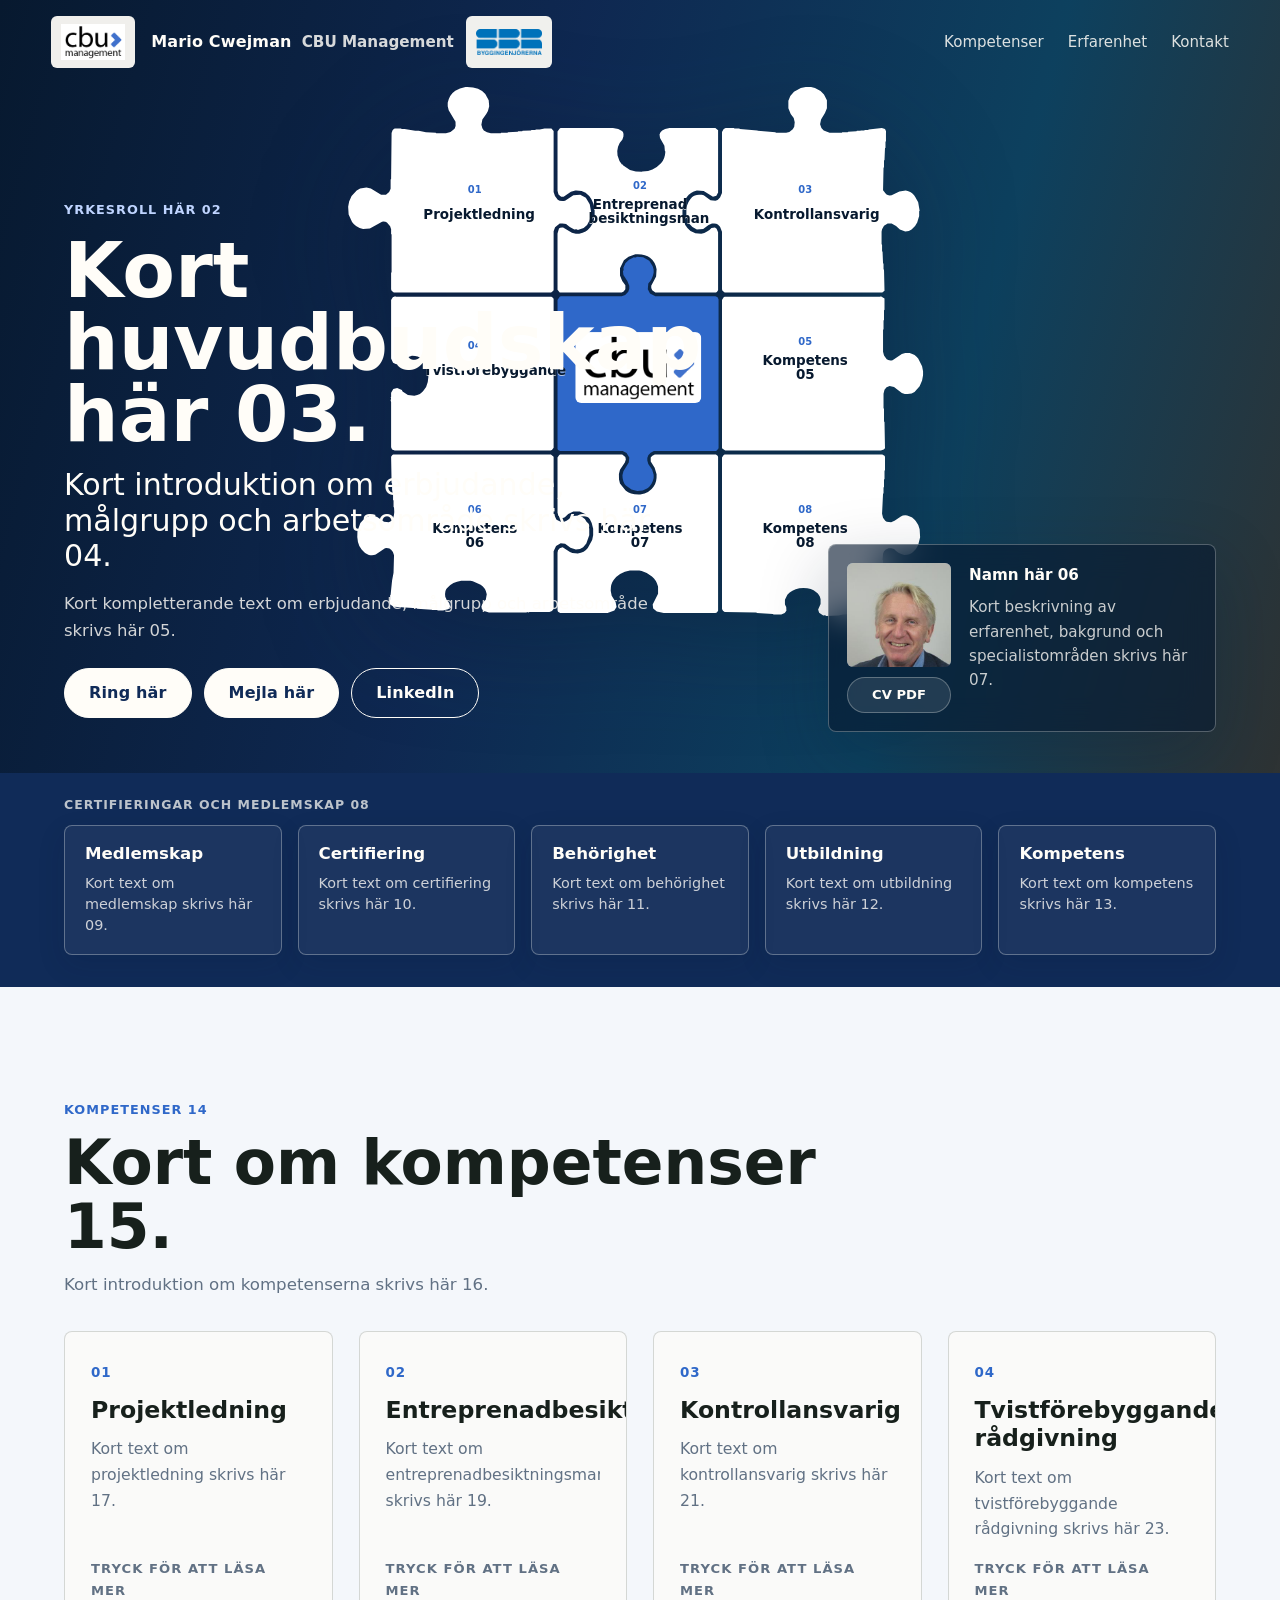
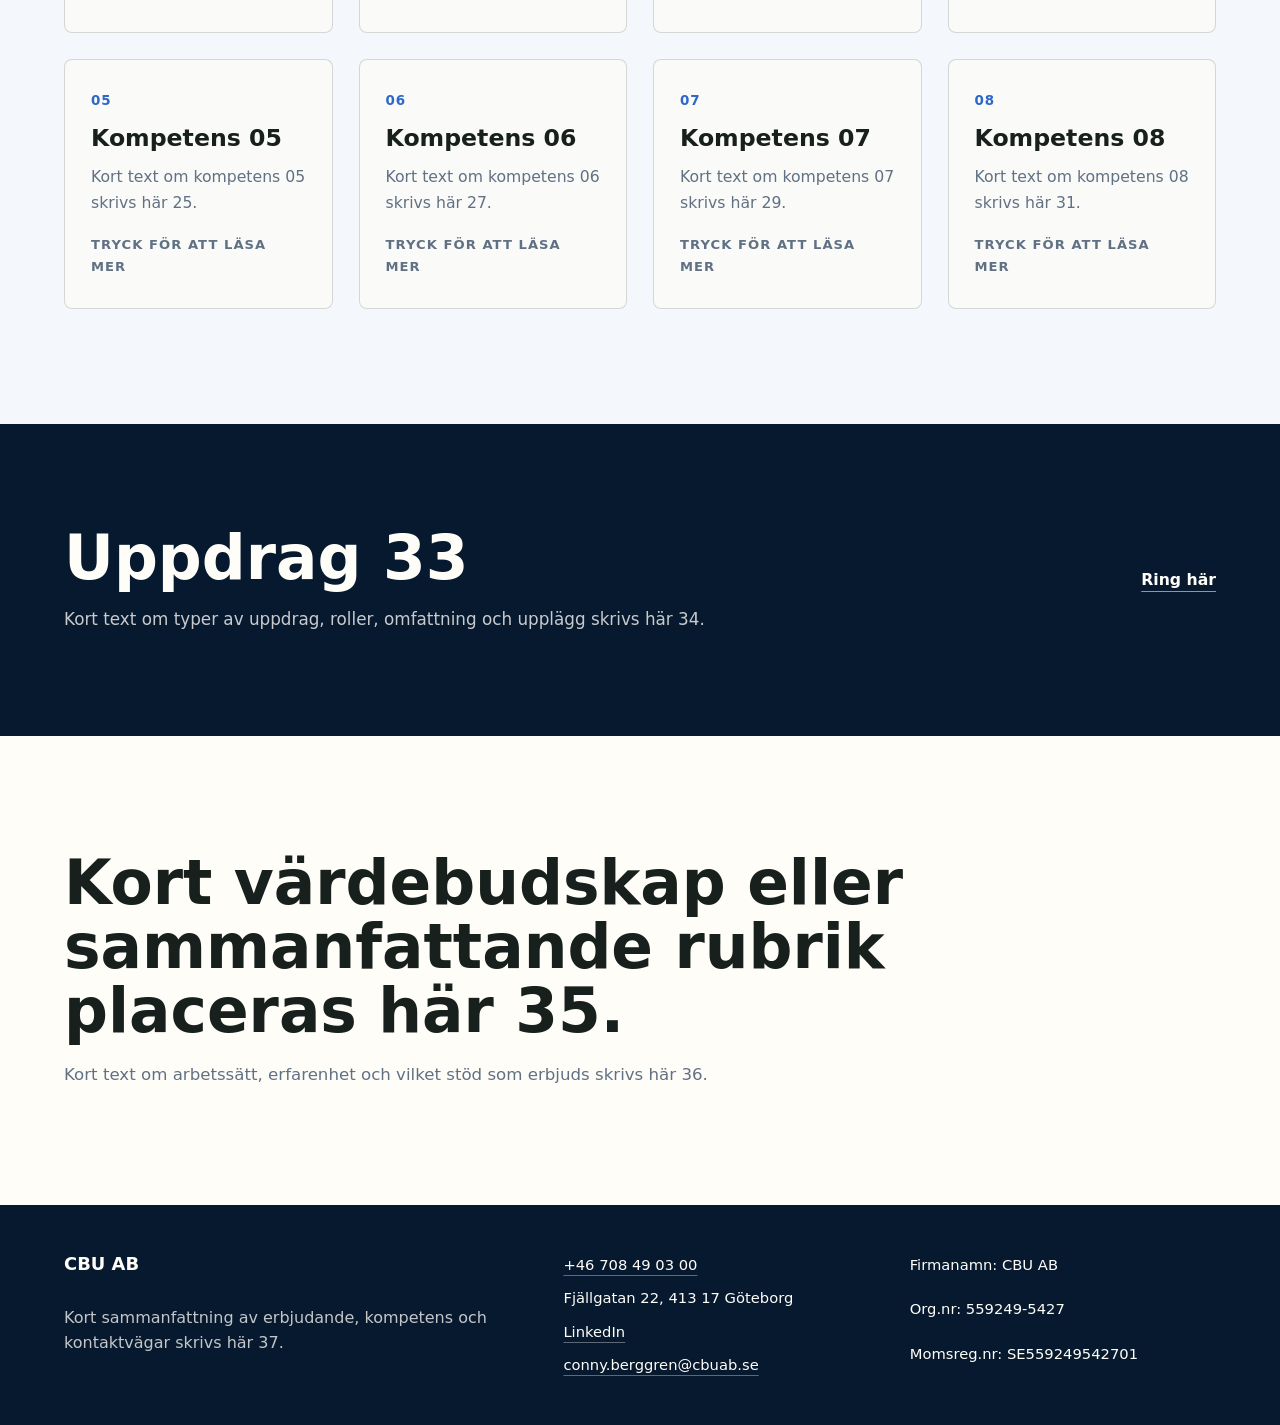
==== Prod/index.html @ 0d357c37 "Renamed prod folder." ====
<!doctype html>
<html lang="sv">
  <head>
    <meta charset="utf-8" />
    <meta name="viewport" content="width=device-width, initial-scale=1" />
    <title>Conny Berggren | CBU Management</title>
    <meta
      name="description"
      content="Kort beskrivning av innehåll, erbjudande och kontaktuppgifter skrivs här 01."
    />
    <link rel="stylesheet" href="styles.css" />
  </head>
  <body>
    <header class="site-header" data-header>
      <div class="header-brand-group">
        <a class="brand" href="#top" aria-label="Till startsidan">
          <span class="brand-logo-wrap">
            <img
              class="brand-logo"
              src="assets/cbu-logotyp.png"
              width="320"
              height="182"
              alt="CBU Management"
            />
          </span>
          <span class="brand-text">
            <strong data-brand-primary>Conny Berggren</strong>
            <small data-brand-supporting>CBU Management</small>
          </span>
        </a>
        <a
          class="brand-affiliation"
          href="#erfarenhet"
          aria-label="Till erfarenhet och medlemskap"
        >
          <img
            class="brand-affiliation-logo"
            src="assets/sbrlogorgb.png"
            width="540"
            height="213"
            alt="SBR Byggingenj&ouml;rerna"
          />
        </a>
      </div>

      <nav class="site-nav" aria-label="Huvudmeny">
        <a href="#kompetenser">Kompetenser</a>
        <a href="#erfarenhet">Erfarenhet</a>
        <a href="#kontakt">Kontakt</a>
      </nav>
    </header>

    <main id="top">
      <section class="hero" aria-labelledby="hero-title">
        <div class="hero-backdrop" aria-hidden="true"></div>
        <nav class="hero-puzzle-map" aria-label="Kompetenser i pusslet" data-puzzle-map>
          <img
            class="hero-puzzle-image"
            src="assets/hero-banner.svg"
            width="1280"
            height="1280"
            alt=""
          />
          <div data-puzzle-labels></div>
          <div class="hero-brand-on-piece" aria-hidden="true">
            <div class="hero-logo-heading">
              <img
                class="hero-logo-image"
                src="assets/cbu-logotyp.png"
                width="320"
                height="182"
                alt=""
              />
            </div>
          </div>
        </nav>

        <div class="hero-content">
          <p class="eyebrow" data-hero-eyebrow></p>
          <h1 id="hero-title" class="hero-title" data-hero-title></h1>
          <p class="hero-lede" data-hero-lede></p>
          <p class="hero-line" data-hero-line></p>
          <div class="hero-actions" aria-label="Snabba kontaktv&auml;gar">
            <a class="button primary phone-cta-mobile" data-phone-link href="#">Ring h&auml;r</a>
            <button
              class="button primary phone-cta-desktop"
              type="button"
              data-phone-trigger
              data-phone-number=""
              aria-label="Visa telefonnummer till Conny Berggren"
            >
              Ring h&auml;r
            </button>
            <a class="button primary" data-email-link href="#">Mejla h&auml;r</a>
            <a
              class="button secondary"
              data-linkedin-link
              href="#"
              target="_blank"
              rel="noopener"
            >
              LinkedIn
            </a>
          </div>
        </div>

        <aside class="profile-panel" aria-label="Profil">
          <div class="profile-media">
            <div class="portrait">
              <img
                data-profile-image
                src="assets/conny-berggren.png"
                width="160"
                height="220"
                alt="Portr&auml;ttfoto av Conny Berggren"
              />
            </div>
            <a
              class="profile-cv-link"
              data-cv-link
              href="assets/cv-conny-berggren-2026-03-30.pdf"
              target="_blank"
              rel="noopener"
            >
              CV PDF
            </a>
          </div>
          <div>
            <p class="profile-name" data-profile-name></p>
            <p data-profile-summary></p>
          </div>
        </aside>
      </section>

      <section
        class="credential-strip"
        id="erfarenhet"
        aria-label="Erfarenhet, förtroende och medlemskap"
      >
        <p class="credential-kicker" data-credentials-kicker></p>
        <div class="credential-track" data-credentials-list></div>
      </section>

      <section class="specialties" id="kompetenser" aria-labelledby="specialties-title">
        <div class="section-heading">
          <div class="section-kicker" data-specialties-kicker></div>
          <h2 id="specialties-title" data-specialties-title></h2>
          <p class="section-intro" data-specialties-intro></p>
        </div>

        <div class="specialty-grid" data-specialties-list></div>
      </section>

      <section class="service-band" aria-label="Uppdrag">
        <div>
          <h2 data-service-band-title></h2>
          <p data-service-band-body></p>
        </div>
        <a class="text-link phone-cta-mobile" data-phone-link href="#">Ring h&auml;r</a>
        <button
          class="text-link phone-cta-desktop"
          type="button"
          data-phone-trigger
          data-phone-number=""
          aria-label="Visa telefonnummer till Conny Berggren"
        >
          Ring h&auml;r
        </button>
      </section>

      <section class="quote-section" aria-labelledby="quote-title">
        <h2 id="quote-title" data-quote-title></h2>
        <p data-quote-body></p>
      </section>
    </main>

    <footer class="site-footer" id="kontakt">
      <div>
        <p class="footer-brand" data-footer-brand></p>
        <p data-footer-summary></p>
      </div>

      <address>
        <a data-phone-link data-phone-text href="#"></a>
        <span class="postal-address" data-address></span>
        <a data-linkedin-link href="#" target="_blank" rel="noopener">LinkedIn</a>
        <a data-email-link data-email-text href="#"></a>
      </address>

      <div class="company-meta">
        <span data-company-name></span>
        <span data-company-number></span>
        <span data-vat-number></span>
      </div>
    </footer>

    <div class="phone-popup" data-phone-popup hidden>
      <div class="phone-popup-backdrop" data-phone-popup-close></div>
      <div
        class="phone-popup-panel"
        role="dialog"
        aria-modal="true"
        aria-labelledby="phone-popup-title"
        aria-describedby="phone-popup-description"
      >
        <button
          class="phone-popup-close"
          type="button"
          data-phone-popup-close
          aria-label="St&auml;ng popup"
        >
          St&auml;ng
        </button>
        <p class="phone-popup-kicker">Telefon</p>
        <h2 class="phone-popup-title" id="phone-popup-title">Ring Conny Berggren</h2>
        <p class="phone-popup-description" id="phone-popup-description">
          Telefonnumret visas h&auml;r s&aring; att du enkelt kan sl&aring; det manuellt eller
          kopiera det.
        </p>
        <p class="phone-popup-number" data-phone-popup-number></p>
        <div class="phone-popup-actions">
          <button class="button primary" type="button" data-phone-popup-copy>
            Kopiera nummer
          </button>
          <button class="button secondary phone-popup-dismiss" type="button" data-phone-popup-close>
            St&auml;ng
          </button>
        </div>
        <p class="phone-popup-status" data-phone-popup-status aria-live="polite"></p>
      </div>
    </div>

    <div class="specialty-popup" data-specialty-popup hidden>
      <div class="specialty-popup-backdrop" data-specialty-popup-close></div>
      <div
        class="specialty-popup-panel"
        role="dialog"
        aria-modal="true"
        aria-labelledby="specialty-popup-title"
        aria-describedby="specialty-popup-body"
      >
        <button
          class="specialty-popup-close"
          type="button"
          data-specialty-popup-close
          data-specialty-popup-focus
          aria-label="St&auml;ng popup"
        >
          St&auml;ng
        </button>
        <p class="specialty-popup-kicker">Kompetens</p>
        <p class="specialty-popup-index" data-specialty-popup-index></p>
        <h2
          class="specialty-popup-title"
          id="specialty-popup-title"
          data-specialty-popup-title
        ></h2>
        <div class="specialty-popup-body" id="specialty-popup-body" data-specialty-popup-body></div>
      </div>
    </div>

    <script src="script.js"></script>
  </body>
</html>
---- Prod/styles.css ----
:root {
  --ink: #17201c;
  --muted: #617184;
  --paper: #f4f7fb;
  --white: #fffdf8;
  --blue: #2f68c9;
  --blue-deep: #102b58;
  --blue-ink: #07192f;
  --steel: #8fa8c8;
  --line: rgba(23, 32, 28, 0.16);
  --shadow: 0 24px 70px rgba(7, 25, 47, 0.24);
  --radius-sm: 6px;
  --radius-md: 8px;
  --space-1: 4px;
  --space-2: 8px;
  --space-3: 12px;
  --space-4: 16px;
  --space-5: 24px;
  --space-6: 32px;
  --space-7: 48px;
  --space-8: 64px;
  --text-body: 1rem;
  --text-small: 0.92rem;
}

* {
  box-sizing: border-box;
}

html {
  scroll-behavior: smooth;
}

img {
  display: block;
  max-width: 100%;
}

a {
  color: inherit;
}

body {
  margin: 0;
  color: var(--ink);
  background: var(--paper);
  font-size: var(--text-body);
  font-family:
    Inter, ui-sans-serif, system-ui, -apple-system, BlinkMacSystemFont, "Segoe UI", sans-serif;
  line-height: 1.6;
  text-rendering: optimizeLegibility;
}

.site-header {
  position: fixed;
  z-index: 20;
  top: 0;
  left: 0;
  right: 0;
  display: flex;
  align-items: center;
  justify-content: space-between;
  gap: var(--space-5);
  padding: var(--space-4) clamp(18px, 4vw, 56px);
  color: var(--white);
  transition:
    background-color 180ms ease,
    color 180ms ease,
    box-shadow 180ms ease;
}

.header-brand-group {
  display: inline-flex;
  min-width: 0;
  align-items: center;
  gap: var(--space-3);
}

.site-header.is-scrolled {
  color: var(--ink);
  background: rgba(255, 253, 248, 0.92);
  box-shadow: 0 1px 0 var(--line);
  backdrop-filter: blur(16px);
}

.brand {
  display: inline-flex;
  align-items: center;
  gap: var(--space-4);
  min-width: 0;
  text-decoration: none;
}

.brand-logo-wrap {
  display: grid;
  width: 84px;
  height: 52px;
  min-width: 84px;
  place-items: center;
  overflow: hidden;
  border-radius: var(--radius-sm);
  background: rgba(255, 253, 248, 0.94);
  padding: 6px 10px;
}

.brand-logo {
  display: block;
  width: 100%;
  height: 100%;
  object-fit: contain;
}

.brand-text {
  min-width: 0;
  display: flex;
  flex-wrap: wrap;
  align-items: baseline;
  gap: var(--space-1) 10px;
}

.brand-affiliation {
  display: grid;
  width: 86px;
  min-width: 86px;
  height: 52px;
  place-items: center;
  overflow: hidden;
  border-radius: var(--radius-sm);
  background: rgba(255, 253, 248, 0.94);
  padding: 8px 10px;
}

.brand-affiliation-logo {
  display: block;
  width: 100%;
  height: auto;
}

.brand strong,
.brand small {
  display: inline;
  line-height: 1.15;
}

.brand strong {
  font-size: 1rem;
  font-weight: 800;
  letter-spacing: 0.01em;
}

.brand small {
  color: currentColor;
  opacity: 0.84;
  font-size: 0.95rem;
  font-weight: 600;
}

.site-nav {
  display: flex;
  gap: clamp(16px, 2vw, 24px);
  font-size: 0.94rem;
  line-height: 1.2;
}

.site-nav a {
  text-decoration: none;
  opacity: 0.86;
}

.site-nav a:hover {
  opacity: 1;
}

.hero {
  position: relative;
  min-height: 86vh;
  display: grid;
  align-items: end;
  padding: 124px clamp(18px, 5vw, 72px) 56px;
  color: var(--white);
  background: var(--blue-ink);
  overflow: hidden;
  isolation: isolate;
}

.hero-backdrop {
  position: absolute;
  inset: 0;
  background:
    linear-gradient(105deg, rgba(7, 25, 47, 0.97) 0%, rgba(16, 43, 88, 0.84) 40%, rgba(20, 111, 150, 0.46) 72%, rgba(247, 184, 75, 0.16) 100%),
    linear-gradient(180deg, rgba(7, 25, 47, 0.2), rgba(7, 25, 47, 0.72));
}

.hero-puzzle-map {
  position: absolute;
  z-index: 1;
  --hero-center-logo-left: 49.7%;
  --hero-center-logo-top: 51.35%;
  --hero-center-logo-width: 20.5%;
  top: 48%;
  left: 50%;
  width: min(50vw, 68vh, 790px);
  aspect-ratio: 1;
  transform: translate(-50%, -52%);
}

.hero-puzzle-image {
  display: block;
  width: 100%;
  height: 100%;
  object-fit: contain;
  filter: drop-shadow(0 26px 54px rgba(7, 25, 47, 0.36));
  opacity: 1;
}

.puzzle-label {
  position: absolute;
  display: grid;
  width: 24%;
  max-width: 170px;
  min-height: 58px;
  place-items: center;
  padding: 6px 8px;
  color: var(--blue-ink);
  font-size: clamp(0.78rem, 1.05vw, 1rem);
  font-weight: 800;
  line-height: 1.05;
  text-align: center;
  text-decoration: none;
  text-shadow: 0 1px 0 rgba(255, 253, 248, 0.64);
  transform: translate(-50%, -50%);
  transition:
    color 180ms ease,
    transform 180ms ease;
}

.puzzle-label span:last-child {
  display: block;
  max-width: 11ch;
  white-space: pre-line;
}

.puzzle-label:hover,
.puzzle-label:focus-visible {
  color: var(--blue);
  transform: translate(-50%, -52%);
}

.puzzle-label:focus-visible {
  border-radius: 6px;
  outline: 3px solid rgba(47, 104, 201, 0.8);
  outline-offset: 4px;
}

.puzzle-index {
  display: block;
  width: 100%;
  justify-self: center;
  margin-bottom: 5px;
  color: var(--blue);
  font-size: 0.74em;
  letter-spacing: 0;
  text-align: center;
}

.puzzle-label-01 {
  top: 24.5%;
  left: 23%;
}

.puzzle-label-02 {
  top: 24.5%;
  left: 50%;
}

.puzzle-label-03 {
  top: 24.5%;
  left: 77%;
}

.puzzle-label-04 {
  top: 50%;
  left: 23%;
}

.puzzle-label-05 {
  top: 50%;
  left: 77%;
}

.puzzle-label-06 {
  top: 77.5%;
  left: 23%;
}

.puzzle-label-07 {
  top: 77.5%;
  left: 50%;
}

.puzzle-label-08 {
  top: 77.5%;
  left: 77%;
}

.hero-content {
  position: relative;
  z-index: 3;
  max-width: 520px;
  display: grid;
  gap: var(--space-4);
}

.eyebrow,
.section-kicker {
  margin: 0;
  color: var(--blue);
  font-size: 0.8rem;
  font-weight: 800;
  letter-spacing: 0.08em;
  line-height: 1.3;
  text-transform: uppercase;
}

.hero .eyebrow {
  color: #bfd4ff;
}

h1,
h2,
h3,
p {
  margin: 0;
}

h1 {
  max-width: 15ch;
  font-size: clamp(4.2rem, 11vw, 9.5rem);
  line-height: 0.94;
  letter-spacing: 0;
}

.hero-title {
  max-width: 11ch;
  font-size: clamp(3rem, 6vw, 5.4rem);
}

.hero-logo-heading {
  position: relative;
  z-index: 1;
  width: 100%;
  max-width: 100%;
  margin: 0;
  font-size: 1rem;
  line-height: 1;
}

.hero-brand-on-piece {
  position: absolute;
  z-index: 2;
  top: var(--hero-center-logo-top);
  left: var(--hero-center-logo-left);
  display: grid;
  width: var(--hero-center-logo-width);
  aspect-ratio: 320 / 182;
  place-items: center;
  transform: translate(-50%, -50%);
  pointer-events: none;
}

.hero-logo-image {
  display: block;
  width: 100%;
  height: 100%;
  object-fit: contain;
  border-radius: var(--radius-sm);
}

h2 {
  font-size: clamp(2.1rem, 4.8vw, 4.25rem);
  line-height: 1.04;
  letter-spacing: 0;
}

h3 {
  font-size: clamp(1.25rem, 1.14rem + 0.42vw, 1.48rem);
  line-height: 1.2;
}

.hero-lede {
  max-width: 690px;
  font-size: clamp(1.45rem, 2.35vw, 2.05rem);
  line-height: 1.18;
}

.hero-line {
  max-width: 620px;
  color: rgba(255, 253, 248, 0.82);
  font-size: 1.03rem;
  line-height: 1.65;
}

.hero-actions {
  display: flex;
  flex-wrap: wrap;
  gap: 10px var(--space-3);
  margin-top: var(--space-2);
}

.button {
  display: inline-flex;
  min-height: 50px;
  align-items: center;
  justify-content: center;
  border: 1px solid currentColor;
  border-radius: 999px;
  padding: 0 var(--space-5);
  font-size: 1rem;
  font-weight: 700;
  letter-spacing: 0.01em;
  line-height: 1.1;
  font-family: inherit;
  text-decoration: none;
  cursor: pointer;
}

.button.primary {
  border-color: var(--white);
  color: var(--blue-deep);
  background: var(--white);
}

.button.secondary {
  color: var(--white);
  background: transparent;
}

.button.ghost {
  color: var(--white);
  background: rgba(255, 253, 248, 0.08);
  border-color: rgba(255, 253, 248, 0.22);
}

.button:focus-visible,
.text-link:focus-visible {
  outline: 3px solid rgba(191, 212, 255, 0.92);
  outline-offset: 4px;
}

.phone-cta-desktop {
  display: none;
}

body.has-phone-popup-open,
body.has-specialty-popup-open {
  overflow: hidden;
}

.phone-popup[hidden] {
  display: none;
}

.phone-popup {
  position: fixed;
  z-index: 40;
  inset: 0;
  display: grid;
  place-items: center;
  padding: 24px;
}

.phone-popup-backdrop {
  position: absolute;
  inset: 0;
  background: rgba(7, 25, 47, 0.58);
  backdrop-filter: blur(10px);
}

.phone-popup-panel {
  position: relative;
  z-index: 1;
  display: grid;
  gap: 16px;
  width: min(100%, 460px);
  padding: 28px;
  border: 1px solid rgba(23, 32, 28, 0.1);
  border-radius: 20px;
  background: rgba(255, 253, 248, 0.98);
  box-shadow: 0 28px 80px rgba(7, 25, 47, 0.28);
}

.phone-popup-close {
  justify-self: end;
  padding: 0;
  border: 0;
  background: none;
  color: var(--muted);
  font: inherit;
  font-weight: 700;
  cursor: pointer;
}

.phone-popup-close:focus-visible {
  border-radius: 999px;
  outline: 3px solid rgba(191, 212, 255, 0.92);
  outline-offset: 4px;
}

.phone-popup-kicker {
  color: var(--blue);
  font-size: 0.82rem;
  font-weight: 800;
  letter-spacing: 0.08em;
  text-transform: uppercase;
}

.phone-popup-title {
  font-size: clamp(1.9rem, 4vw, 2.5rem);
  line-height: 1.05;
}

.phone-popup-description {
  color: var(--muted);
}

.phone-popup-number {
  font-size: clamp(1.5rem, 3vw, 2rem);
  font-weight: 800;
  line-height: 1.1;
  letter-spacing: 0.01em;
}

.phone-popup-actions {
  display: flex;
  flex-wrap: wrap;
  gap: 12px;
}

.phone-popup-panel .button.primary {
  border-color: var(--blue);
  color: var(--white);
  background: var(--blue);
}

.phone-popup-panel .button.secondary {
  border-color: rgba(23, 32, 28, 0.16);
  color: var(--ink);
  background: transparent;
}

.phone-popup-status {
  min-height: 1.4em;
  color: var(--blue-deep);
  font-size: 0.95rem;
  font-weight: 700;
}

.specialty-popup[hidden] {
  display: none;
}

.specialty-popup {
  position: fixed;
  z-index: 40;
  inset: 0;
  display: grid;
  place-items: center;
  padding: 24px;
}

.specialty-popup-backdrop {
  position: absolute;
  inset: 0;
  background: rgba(7, 25, 47, 0.58);
  backdrop-filter: blur(10px);
}

.specialty-popup-panel {
  position: relative;
  z-index: 1;
  display: grid;
  gap: 16px;
  width: min(100%, 680px);
  max-height: min(84vh, 760px);
  padding: 28px;
  overflow-y: auto;
  border: 1px solid rgba(23, 32, 28, 0.1);
  border-radius: 20px;
  background: rgba(255, 253, 248, 0.98);
  box-shadow: 0 28px 80px rgba(7, 25, 47, 0.28);
}

.specialty-popup-close {
  justify-self: end;
  padding: 0;
  border: 0;
  background: none;
  color: var(--muted);
  font: inherit;
  font-weight: 700;
  cursor: pointer;
}

.specialty-popup-close:focus-visible {
  border-radius: 999px;
  outline: 3px solid rgba(191, 212, 255, 0.92);
  outline-offset: 4px;
}

.specialty-popup-kicker,
.specialty-popup-index {
  color: var(--blue);
  font-size: 0.82rem;
  font-weight: 800;
  letter-spacing: 0.08em;
  text-transform: uppercase;
}

.specialty-popup-index {
  letter-spacing: 0.14em;
}

.specialty-popup-title {
  font-size: clamp(1.9rem, 4vw, 2.8rem);
  line-height: 1.05;
}

.specialty-popup-body {
  display: grid;
  gap: 14px;
}

.specialty-popup-body p {
  color: var(--muted);
  font-size: 1rem;
  line-height: 1.72;
}

.specialty-popup-summary {
  color: var(--ink) !important;
  font-size: 1.08rem !important;
  font-weight: 700;
  line-height: 1.65 !important;
}

.specialty-popup-actions {
  display: flex;
  flex-wrap: wrap;
  gap: 12px;
}

.specialty-popup-panel .button.secondary {
  border-color: rgba(23, 32, 28, 0.16);
  color: var(--ink);
  background: transparent;
}

.profile-panel {
  position: absolute;
  z-index: 2;
  right: clamp(18px, 5vw, 72px);
  bottom: 42px;
  display: grid;
  width: min(388px, calc(100vw - 36px));
  grid-template-columns: 104px 1fr;
  gap: 18px;
  align-items: start;
  padding: 18px;
  border: 1px solid rgba(255, 253, 248, 0.28);
  border-radius: var(--radius-md);
  background: rgba(7, 25, 47, 0.62);
  box-shadow: var(--shadow);
  backdrop-filter: blur(16px);
}

.profile-media {
  display: grid;
  gap: 10px;
}

.portrait {
  display: grid;
  aspect-ratio: 1;
  place-items: center;
  overflow: hidden;
  border-radius: var(--radius-sm);
  background:
    linear-gradient(rgba(255, 253, 248, 0.04), rgba(255, 253, 248, 0.04)),
    linear-gradient(145deg, var(--steel), var(--blue-deep));
  color: rgba(255, 253, 248, 0.78);
  font-weight: 800;
}

.portrait img {
  display: block;
  width: 100%;
  height: 100%;
  object-fit: cover;
  object-position: center 35%;
}

.profile-cv-link {
  display: inline-flex;
  min-height: 36px;
  align-items: center;
  justify-content: center;
  border: 1px solid rgba(255, 253, 248, 0.28);
  border-radius: 999px;
  color: var(--white);
  background: rgba(255, 253, 248, 0.1);
  font-size: 0.82rem;
  font-weight: 800;
  line-height: 1.1;
  text-decoration: none;
}

.profile-panel p {
  color: rgba(255, 253, 248, 0.78);
  font-size: 0.95rem;
  line-height: 1.6;
}

.profile-name {
  color: var(--white) !important;
  margin-bottom: var(--space-2);
  font-weight: 800;
}

.credential-strip {
  position: relative;
  z-index: 3;
  margin: -1px 0 0;
  scroll-margin-top: clamp(88px, 12vh, 120px);
  padding: var(--space-5) clamp(18px, 5vw, 72px) var(--space-6);
  color: var(--white);
  background: var(--blue-deep);
}

.credential-kicker {
  margin: 0 0 var(--space-3);
  color: rgba(255, 253, 248, 0.72);
  font-size: 0.78rem;
  font-weight: 800;
  letter-spacing: 0.08em;
  line-height: 1.3;
  text-transform: uppercase;
}

.credential-track {
  display: grid;
  grid-template-columns: repeat(5, minmax(0, 1fr));
  gap: var(--space-4);
}

.credential-card {
  display: grid;
  align-content: start;
  gap: 10px;
  min-height: 124px;
  border: 1px solid rgba(255, 253, 248, 0.3);
  border-radius: var(--radius-md);
  padding: 18px 20px;
  color: var(--white);
  background: rgba(255, 253, 248, 0.05);
  box-shadow: 0 10px 28px rgba(7, 25, 47, 0.12);
  text-decoration: none;
  transition:
    background-color 180ms ease,
    border-color 180ms ease,
    transform 180ms ease,
    box-shadow 180ms ease;
}

.credential-card strong {
  font-size: 1.04rem;
  font-weight: 800;
  line-height: 1.15;
}

.credential-detail {
  color: rgba(255, 253, 248, 0.78);
  font-size: 0.9rem;
  line-height: 1.45;
}

.credential-card:hover {
  border-color: rgba(255, 253, 248, 0.72);
  background: rgba(255, 253, 248, 0.1);
  box-shadow: 0 14px 36px rgba(7, 25, 47, 0.18);
  transform: translateY(-2px);
}

.specialties,
.quote-section {
  padding: clamp(80px, 9vw, 120px) clamp(18px, 5vw, 72px);
}

.specialties {
  background: var(--paper);
}

.section-heading {
  display: grid;
  gap: 12px;
  margin-bottom: var(--space-6);
}

.section-heading h2 {
  max-width: 760px;
}

.section-intro {
  max-width: 780px;
  color: var(--muted);
  font-size: 1.04rem;
  line-height: 1.7;
}

.specialty-grid {
  display: grid;
  grid-template-columns: repeat(4, minmax(0, 1fr));
  gap: clamp(18px, 2.4vw, 26px);
  align-items: stretch;
}

.specialty-card {
  position: relative;
  overflow: hidden;
  display: flex;
  flex-direction: column;
  gap: 0;
  min-height: 250px;
  padding: 30px 26px;
  border: 1px solid var(--line);
  border-radius: var(--radius-md);
  background: rgba(255, 253, 248, 0.5);
  scroll-margin-top: clamp(200px, 28vh, 280px);
  cursor: pointer;
  transition:
    background-color 220ms ease,
    border-color 220ms ease,
    box-shadow 220ms ease,
    transform 220ms ease;
}

.specialty-summary {
  display: flex;
  flex: 1;
  flex-direction: column;
  gap: 12px;
  min-height: 100%;
}

.specialty-preview {
  color: var(--muted);
  font-size: 0.98rem;
  line-height: 1.68;
  display: -webkit-box;
  overflow: hidden;
  -webkit-box-orient: vertical;
  -webkit-line-clamp: 4;
}

.specialty-cta {
  margin-top: auto;
  padding-top: 4px;
  color: var(--blue);
  font-size: 0.82rem;
  font-weight: 800;
  letter-spacing: 0.08em;
  line-height: 1.35;
  text-transform: uppercase;
}

.specialty-card:hover {
  border-color: rgba(47, 104, 201, 0.32);
  background: rgba(255, 253, 248, 0.86);
  box-shadow: 0 18px 42px rgba(7, 25, 47, 0.1);
  transform: translateY(-3px);
}

.specialty-card:focus-visible {
  outline: none;
  border-color: rgba(47, 104, 201, 0.72);
  box-shadow:
    0 0 0 4px rgba(47, 104, 201, 0.18),
    0 18px 42px rgba(7, 25, 47, 0.12);
}

.specialty-card > * {
  position: relative;
  z-index: 1;
}

.specialty-card::before,
.specialty-card::after {
  position: absolute;
  inset: 0;
  pointer-events: none;
  content: "";
}

.specialty-card::before {
  border: 4px solid rgba(47, 104, 201, 0);
  border-radius: inherit;
  opacity: 0;
  transform: scale(0.96);
}

.specialty-card::after {
  border-radius: inherit;
  background:
    linear-gradient(
      115deg,
      transparent 0%,
      transparent 34%,
      rgba(47, 104, 201, 0.12) 45%,
      rgba(255, 253, 248, 0.72) 50%,
      rgba(47, 104, 201, 0.12) 55%,
      transparent 66%,
      transparent 100%
    );
  opacity: 0;
  transform: translateX(-120%);
}

.specialty-card.is-highlighted {
  animation: card-highlight-state 2400ms cubic-bezier(0.16, 1, 0.3, 1) forwards;
}

.specialty-card.is-highlighted::before {
  animation: card-highlight-ring 1600ms cubic-bezier(0.16, 1, 0.3, 1);
}

.specialty-card.is-highlighted::after {
  animation: card-highlight-sweep 1250ms ease-out 120ms;
}

@keyframes card-highlight-state {
  0% {
    border-color: var(--line);
    background: rgba(255, 253, 248, 0.5);
    box-shadow: none;
    transform: translateY(0);
  }

  18% {
    border-color: rgba(47, 104, 201, 0.72);
    background: rgba(255, 253, 248, 0.94);
    box-shadow:
      inset 0 0 0 4px rgba(47, 104, 201, 0.64),
      0 18px 42px rgba(7, 25, 47, 0.16);
    transform: translateY(-8px);
  }

  64% {
    border-color: rgba(47, 104, 201, 0.58);
    background: rgba(255, 253, 248, 0.9);
    box-shadow:
      inset 0 0 0 4px rgba(47, 104, 201, 0.52),
      0 14px 34px rgba(7, 25, 47, 0.12);
    transform: translateY(0);
  }

  100% {
    border-color: var(--line);
    background: rgba(255, 253, 248, 0.5);
    box-shadow: none;
    transform: translateY(0);
  }
}

@keyframes card-highlight-ring {
  0% {
    border-color: rgba(47, 104, 201, 0);
    opacity: 0;
    transform: scale(0.96);
  }

  26% {
    border-color: rgba(47, 104, 201, 0.86);
    opacity: 1;
    transform: scale(1);
  }

  72% {
    border-color: rgba(47, 104, 201, 0.58);
    opacity: 1;
    transform: scale(1);
  }

  100% {
    border-color: rgba(47, 104, 201, 0.3);
    opacity: 0;
    transform: scale(1.035);
  }
}

@keyframes card-highlight-sweep {
  0% {
    opacity: 0;
    transform: translateX(-120%);
  }

  18% {
    opacity: 1;
  }

  100% {
    opacity: 0;
    transform: translateX(120%);
  }
}

@media (prefers-reduced-motion: reduce) {
  .specialty-card,
  .specialty-card::before,
  .specialty-card::after {
    animation: none !important;
    transition: none;
  }
}

.specialty-card p {
  color: var(--muted);
  line-height: 1.65;
}

.specialty-index {
  margin-bottom: 0;
  color: var(--blue) !important;
  font-size: 0.84rem;
  font-weight: 800;
  letter-spacing: 0.06em;
  text-align: left;
}

.service-band {
  display: flex;
  align-items: center;
  justify-content: space-between;
  gap: var(--space-6);
  min-height: 260px;
  padding: clamp(72px, 8vw, 104px) clamp(18px, 5vw, 72px);
  color: var(--white);
  background: var(--blue-ink);
}

.service-band > div {
  display: grid;
  gap: var(--space-4);
  max-width: 920px;
}

.service-band h2 {
  font-size: clamp(2.25rem, 4.8vw, 4rem);
}

.service-band p {
  max-width: 920px;
  color: rgba(255, 253, 248, 0.78);
  font-size: 1.05rem;
  line-height: 1.65;
}

.text-link {
  display: inline-flex;
  flex: 0 0 auto;
  align-items: center;
  padding: 0;
  border: 0;
  background: none;
  color: var(--white);
  font-size: 0.98rem;
  font-weight: 800;
  font-family: inherit;
  line-height: 1.3;
  text-decoration: underline;
  text-decoration-color: rgba(255, 253, 248, 0.55);
  text-underline-offset: 6px;
  cursor: pointer;
}

@media (hover: hover) and (pointer: fine) {
  .phone-cta-mobile {
    display: none;
  }

  .phone-cta-desktop {
    display: inline-flex;
    align-items: center;
  }
}

.quote-section {
  background: var(--white);
  display: grid;
  gap: 18px;
}

.quote-section h2 {
  max-width: 1050px;
}

.quote-section p {
  max-width: 680px;
  color: var(--muted);
  font-size: 1.04rem;
  line-height: 1.7;
}

.site-footer {
  display: grid;
  grid-template-columns: 1.2fr 0.8fr 0.8fr;
  gap: 28px 40px;
  padding: 48px clamp(18px, 5vw, 72px);
  color: rgba(255, 253, 248, 0.76);
  background: var(--blue-ink);
}

.site-footer > div:first-child {
  display: grid;
  gap: 10px;
}

.footer-brand {
  color: var(--white);
  font-size: 1.12rem;
  font-weight: 800;
  line-height: 1.2;
}

address,
.company-meta {
  display: grid;
  gap: 10px;
  font-size: var(--text-small);
  font-style: normal;
  line-height: 1.6;
}

.site-footer a {
  color: var(--white);
  text-decoration: underline;
  text-decoration-color: rgba(255, 253, 248, 0.35);
  text-underline-offset: 5px;
}

.company-meta span,
.postal-address {
  color: var(--white);
}

@media (max-width: 900px) {
  .site-header {
    align-items: flex-start;
    gap: var(--space-4);
  }

  .site-nav {
    display: none;
  }

  .hero {
    display: block;
    min-height: auto;
    padding: 108px clamp(18px, 5vw, 72px) 48px;
  }

  .hero-puzzle-map {
    position: relative;
    --hero-center-logo-width: 21.5%;
    top: auto;
    left: auto;
    width: min(100%, 548px);
    margin: 0 auto 32px;
    transform: none;
  }

  .hero-content {
    max-width: 720px;
  }

  .profile-panel {
    position: relative;
    right: auto;
    bottom: auto;
    width: 100%;
    max-width: 520px;
    margin-top: 32px;
  }

  .section-heading,
  .service-band,
  .site-footer {
    display: grid;
    grid-template-columns: 1fr;
  }

  .specialty-grid {
    grid-template-columns: repeat(2, minmax(0, 1fr));
  }

  .credential-track {
    grid-template-columns: repeat(2, minmax(0, 1fr));
  }
}

@media (max-width: 620px) {
  .hero {
    padding-top: 104px;
  }

  h1 {
    font-size: clamp(3.25rem, 16vw, 5.25rem);
    max-width: 100%;
    overflow-wrap: break-word;
  }

  .hero-logo-heading {
    width: 100%;
    font-size: 1rem;
  }

  .hero-puzzle-map {
    --hero-center-logo-width: 22.5%;
  }

  .puzzle-label {
    width: 24%;
    max-width: 132px;
    min-height: 46px;
    padding: 4px 5px;
    font-size: clamp(0.58rem, 2.7vw, 0.76rem);
  }

  .puzzle-index {
    margin-bottom: 3px;
  }

  .hero-actions {
    display: grid;
    grid-template-columns: 1fr;
  }

  .button {
    width: 100%;
  }

  .phone-popup {
    padding: 16px;
  }

  .phone-popup-panel {
    padding: 22px;
  }

  .phone-popup-actions {
    display: grid;
    grid-template-columns: 1fr;
  }

  .specialty-popup {
    padding: 16px;
  }

  .specialty-popup-panel {
    padding: 22px;
  }

  .specialty-popup-actions {
    display: grid;
    grid-template-columns: 1fr;
  }

  .brand-affiliation {
    width: 74px;
    min-width: 74px;
    height: 46px;
    padding: 7px 8px;
  }

  .credential-strip {
    padding-top: 18px;
    padding-bottom: 22px;
  }

  .credential-track {
    grid-template-columns: 1fr;
  }

  .credential-card {
    min-height: auto;
    gap: 10px;
    padding: 16px;
  }

  .credential-card strong {
    font-size: 1rem;
  }

  .brand {
    gap: 8px;
  }

  .brand-logo-wrap {
    width: 76px;
    height: 46px;
    min-width: 76px;
  }

  .brand-text {
    display: grid;
    gap: 2px;
  }

  .brand strong,
  .brand small {
    display: block;
  }

  .brand strong {
    font-size: 0.93rem;
  }

  .brand small {
    font-size: 0.83rem;
  }

  .header-brand-group {
    gap: 10px;
  }

  .specialty-grid {
    grid-template-columns: 1fr;
  }

  .specialty-card {
    min-height: 210px;
    padding: 22px;
  }

  .specialty-index {
    font-size: 0.8rem;
  }
}
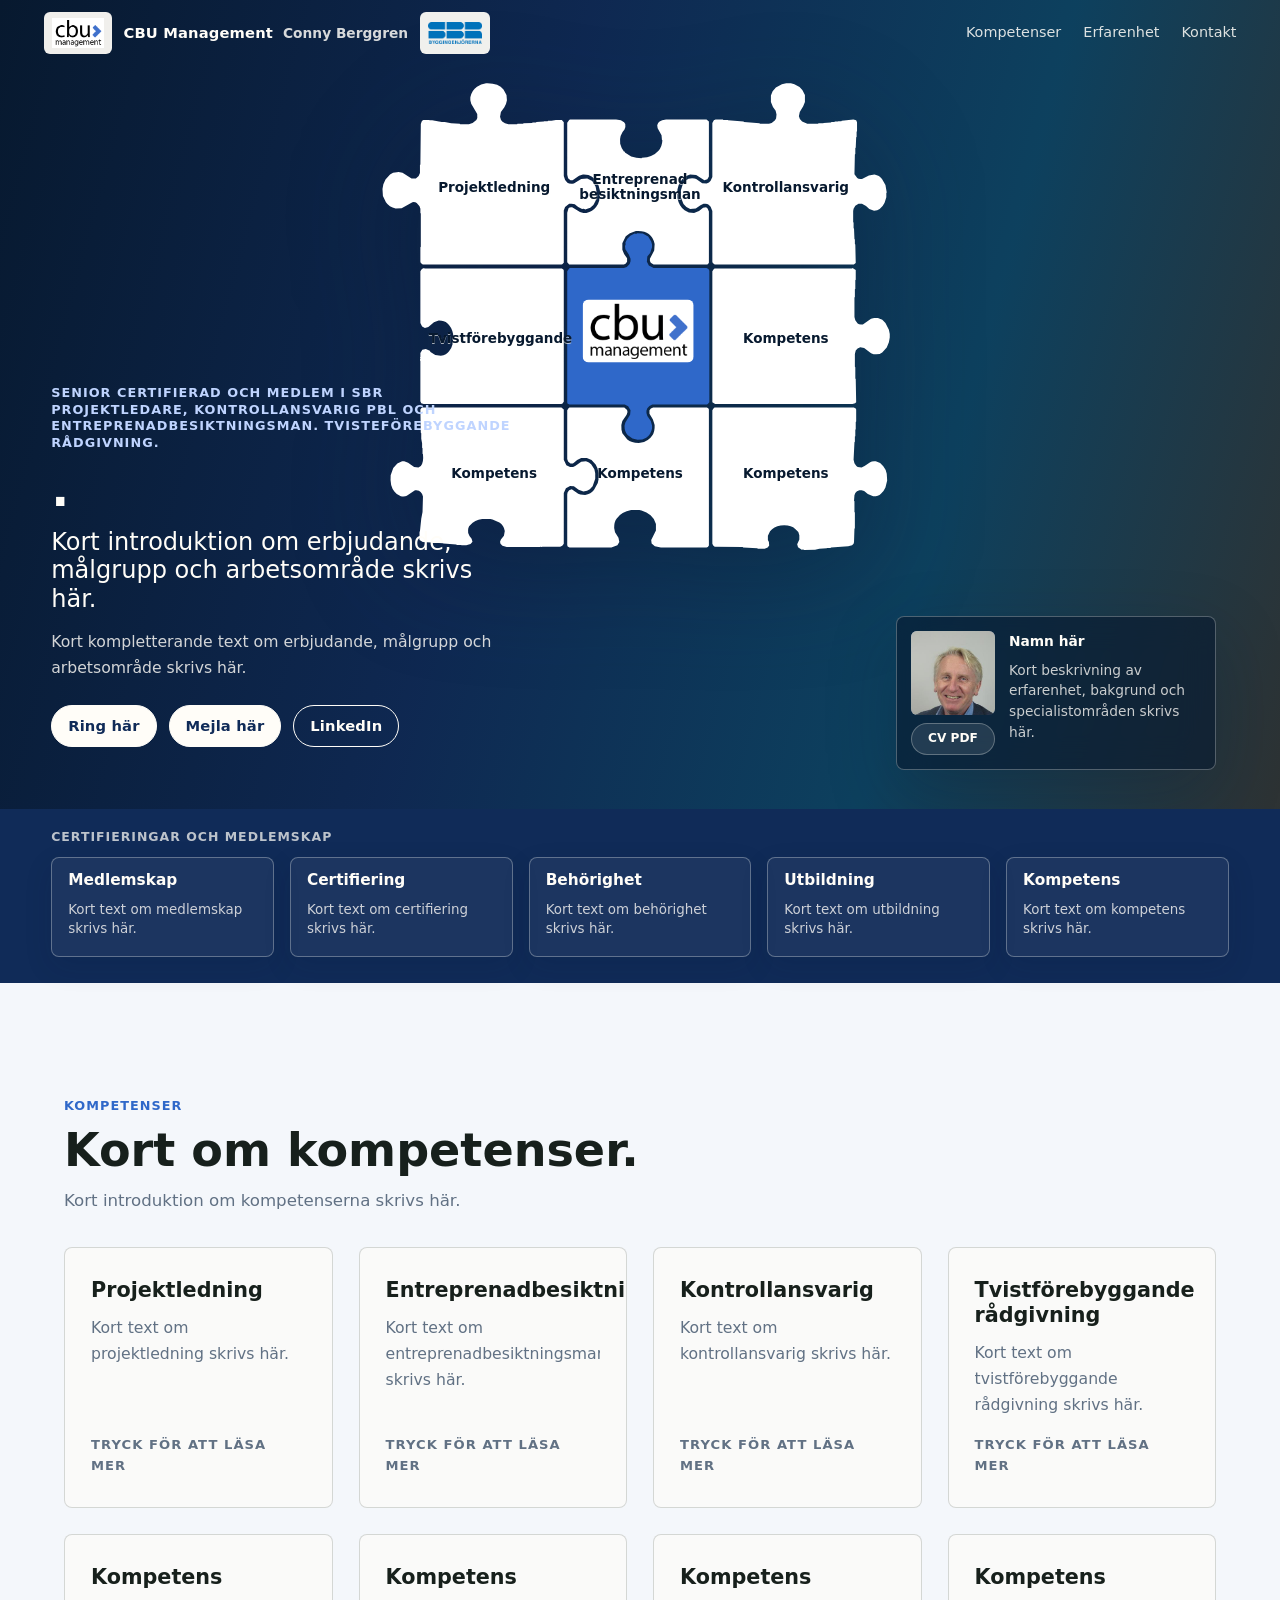
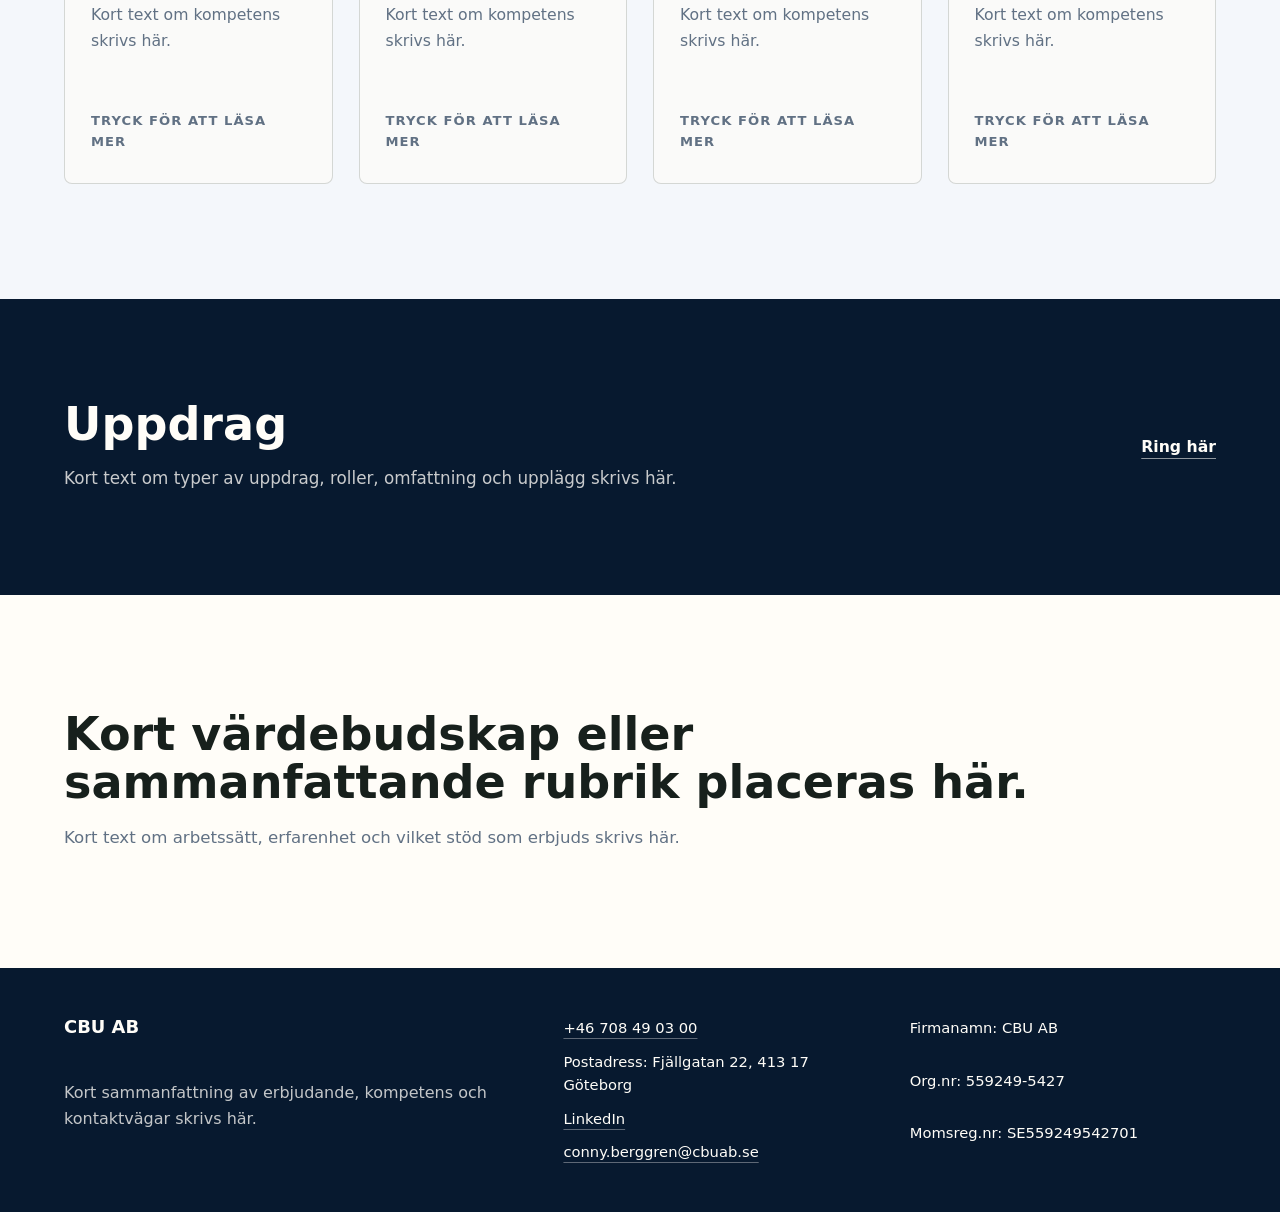
==== commit 9e937624: "Cms changes Text fields are no longer required. Edited Hero banner slightly. Made h1 and h2 smaller." ====
--- a/Prod/index.html
+++ b/Prod/index.html
@@ -6,7 +6,7 @@
     <title>Conny Berggren | CBU Management</title>
     <meta
       name="description"
-      content="Kort beskrivning av innehåll, erbjudande och kontaktuppgifter skrivs här 01."
+      content="Kort beskrivning av innehåll, erbjudande och kontaktuppgifter skrivs här."
     />
     <link rel="stylesheet" href="styles.css" />
   </head>
@@ -249,7 +249,6 @@
           St&auml;ng
         </button>
         <p class="specialty-popup-kicker">Kompetens</p>
-        <p class="specialty-popup-index" data-specialty-popup-index></p>
         <h2
           class="specialty-popup-title"
           id="specialty-popup-title"
--- a/Prod/styles.css
+++ b/Prod/styles.css
@@ -60,8 +60,8 @@
   display: flex;
   align-items: center;
   justify-content: space-between;
-  gap: var(--space-5);
-  padding: var(--space-4) clamp(18px, 4vw, 56px);
+  gap: var(--space-4);
+  padding: 12px clamp(18px, 3.4vw, 48px);
   color: var(--white);
   transition:
     background-color 180ms ease,
@@ -86,21 +86,21 @@
 .brand {
   display: inline-flex;
   align-items: center;
-  gap: var(--space-4);
+  gap: var(--space-3);
   min-width: 0;
   text-decoration: none;
 }
 
 .brand-logo-wrap {
   display: grid;
-  width: 84px;
-  height: 52px;
-  min-width: 84px;
+  width: 68px;
+  height: 42px;
+  min-width: 68px;
   place-items: center;
   overflow: hidden;
   border-radius: var(--radius-sm);
   background: rgba(255, 253, 248, 0.94);
-  padding: 6px 10px;
+  padding: 5px 8px;
 }
 
 .brand-logo {
@@ -120,14 +120,14 @@
 
 .brand-affiliation {
   display: grid;
-  width: 86px;
-  min-width: 86px;
-  height: 52px;
+  width: 70px;
+  min-width: 70px;
+  height: 42px;
   place-items: center;
   overflow: hidden;
   border-radius: var(--radius-sm);
   background: rgba(255, 253, 248, 0.94);
-  padding: 8px 10px;
+  padding: 6px 8px;
 }
 
 .brand-affiliation-logo {
@@ -143,7 +143,7 @@
 }
 
 .brand strong {
-  font-size: 1rem;
+  font-size: 0.92rem;
   font-weight: 800;
   letter-spacing: 0.01em;
 }
@@ -151,14 +151,14 @@
 .brand small {
   color: currentColor;
   opacity: 0.84;
-  font-size: 0.95rem;
+  font-size: 0.86rem;
   font-weight: 600;
 }
 
 .site-nav {
   display: flex;
-  gap: clamp(16px, 2vw, 24px);
-  font-size: 0.94rem;
+  gap: clamp(14px, 1.8vw, 22px);
+  font-size: 0.9rem;
   line-height: 1.2;
 }
 
@@ -173,10 +173,10 @@
 
 .hero {
   position: relative;
-  min-height: 86vh;
+  min-height: 82vh;
   display: grid;
   align-items: end;
-  padding: 124px clamp(18px, 5vw, 72px) 56px;
+  padding: 104px clamp(18px, 4vw, 58px) 48px;
   color: var(--white);
   background: var(--blue-ink);
   overflow: hidden;
@@ -194,14 +194,15 @@
 .hero-puzzle-map {
   position: absolute;
   z-index: 1;
+  container-type: inline-size;
   --hero-center-logo-left: 49.7%;
   --hero-center-logo-top: 51.35%;
   --hero-center-logo-width: 20.5%;
-  top: 48%;
+  top: 46%;
   left: 50%;
-  width: min(50vw, 68vh, 790px);
+  width: min(48vw, 70vh, 780px);
   aspect-ratio: 1;
-  transform: translate(-50%, -52%);
+  transform: translate(-50%, -50%);
 }
 
 .hero-puzzle-image {
@@ -216,13 +217,12 @@
 .puzzle-label {
   position: absolute;
   display: grid;
-  width: 24%;
-  max-width: 170px;
-  min-height: 58px;
+  width: 26cqw;
+  min-height: 10.5cqw;
   place-items: center;
-  padding: 6px 8px;
+  padding: 0.75cqw 0.9cqw;
   color: var(--blue-ink);
-  font-size: clamp(0.78rem, 1.05vw, 1rem);
+  font-size: clamp(0.5rem, 2.5cqw, 0.92rem);
   font-weight: 800;
   line-height: 1.05;
   text-align: center;
@@ -236,7 +236,7 @@
 
 .puzzle-label span:last-child {
   display: block;
-  max-width: 11ch;
+  max-width: 100%;
   white-space: pre-line;
 }
 
@@ -252,17 +252,6 @@
   outline-offset: 4px;
 }
 
-.puzzle-index {
-  display: block;
-  width: 100%;
-  justify-self: center;
-  margin-bottom: 5px;
-  color: var(--blue);
-  font-size: 0.74em;
-  letter-spacing: 0;
-  text-align: center;
-}
-
 .puzzle-label-01 {
   top: 24.5%;
   left: 23%;
@@ -279,12 +268,12 @@
 }
 
 .puzzle-label-04 {
-  top: 50%;
+  top: calc(53.5% - 5px);
   left: 23%;
 }
 
 .puzzle-label-05 {
-  top: 50%;
+  top: calc(53.5% - 5px);
   left: 77%;
 }
 
@@ -304,9 +293,11 @@
 }
 
 .hero-content {
-  position: relative;
+  position: absolute;
   z-index: 3;
-  max-width: 520px;
+  left: clamp(18px, 4vw, 58px);
+  bottom: clamp(44px, 7vh, 84px);
+  max-width: 460px;
   display: grid;
   gap: var(--space-4);
 }
@@ -335,14 +326,14 @@
 
 h1 {
   max-width: 15ch;
-  font-size: clamp(4.2rem, 11vw, 9.5rem);
+  font-size: clamp(2.45rem, 6.1vw, 5.25rem);
   line-height: 0.94;
   letter-spacing: 0;
 }
 
 .hero-title {
   max-width: 11ch;
-  font-size: clamp(3rem, 6vw, 5.4rem);
+  font-size: clamp(1.85rem, 3.7vw, 3.15rem);
 }
 
 .hero-logo-heading {
@@ -377,26 +368,26 @@
 }
 
 h2 {
-  font-size: clamp(2.1rem, 4.8vw, 4.25rem);
+  font-size: clamp(1.75rem, 3.6vw, 3.15rem);
   line-height: 1.04;
   letter-spacing: 0;
 }
 
 h3 {
-  font-size: clamp(1.25rem, 1.14rem + 0.42vw, 1.48rem);
+  font-size: clamp(1.12rem, 1.04rem + 0.32vw, 1.32rem);
   line-height: 1.2;
 }
 
 .hero-lede {
-  max-width: 690px;
-  font-size: clamp(1.45rem, 2.35vw, 2.05rem);
+  max-width: 560px;
+  font-size: clamp(1.16rem, 1.88vw, 1.64rem);
   line-height: 1.18;
 }
 
 .hero-line {
-  max-width: 620px;
+  max-width: 540px;
   color: rgba(255, 253, 248, 0.82);
-  font-size: 1.03rem;
+  font-size: 0.98rem;
   line-height: 1.65;
 }
 
@@ -409,13 +400,13 @@
 
 .button {
   display: inline-flex;
-  min-height: 50px;
+  min-height: 42px;
   align-items: center;
   justify-content: center;
   border: 1px solid currentColor;
   border-radius: 999px;
-  padding: 0 var(--space-5);
-  font-size: 1rem;
+  padding: 0 var(--space-4);
+  font-size: 0.92rem;
   font-weight: 700;
   letter-spacing: 0.01em;
   line-height: 1.1;
@@ -515,7 +506,7 @@
 }
 
 .phone-popup-title {
-  font-size: clamp(1.9rem, 4vw, 2.5rem);
+  font-size: clamp(1.55rem, 3vw, 2.05rem);
   line-height: 1.05;
 }
 
@@ -607,8 +598,7 @@
   outline-offset: 4px;
 }
 
-.specialty-popup-kicker,
-.specialty-popup-index {
+.specialty-popup-kicker {
   color: var(--blue);
   font-size: 0.82rem;
   font-weight: 800;
@@ -616,12 +606,8 @@
   text-transform: uppercase;
 }
 
-.specialty-popup-index {
-  letter-spacing: 0.14em;
-}
-
 .specialty-popup-title {
-  font-size: clamp(1.9rem, 4vw, 2.8rem);
+  font-size: clamp(1.55rem, 3vw, 2.2rem);
   line-height: 1.05;
 }
 
@@ -659,13 +645,13 @@
   position: absolute;
   z-index: 2;
   right: clamp(18px, 5vw, 72px);
-  bottom: 42px;
-  display: grid;
-  width: min(388px, calc(100vw - 36px));
-  grid-template-columns: 104px 1fr;
-  gap: 18px;
+  bottom: 40px;
+  display: grid;
+  width: min(320px, calc(100vw - 36px));
+  grid-template-columns: 84px 1fr;
+  gap: 14px;
   align-items: start;
-  padding: 18px;
+  padding: 14px;
   border: 1px solid rgba(255, 253, 248, 0.28);
   border-radius: var(--radius-md);
   background: rgba(7, 25, 47, 0.62);
@@ -675,7 +661,7 @@
 
 .profile-media {
   display: grid;
-  gap: 10px;
+  gap: 8px;
 }
 
 .portrait {
@@ -701,14 +687,14 @@
 
 .profile-cv-link {
   display: inline-flex;
-  min-height: 36px;
+  min-height: 32px;
   align-items: center;
   justify-content: center;
   border: 1px solid rgba(255, 253, 248, 0.28);
   border-radius: 999px;
   color: var(--white);
   background: rgba(255, 253, 248, 0.1);
-  font-size: 0.82rem;
+  font-size: 0.76rem;
   font-weight: 800;
   line-height: 1.1;
   text-decoration: none;
@@ -716,8 +702,8 @@
 
 .profile-panel p {
   color: rgba(255, 253, 248, 0.78);
-  font-size: 0.95rem;
-  line-height: 1.6;
+  font-size: 0.86rem;
+  line-height: 1.5;
 }
 
 .profile-name {
@@ -731,7 +717,7 @@
   z-index: 3;
   margin: -1px 0 0;
   scroll-margin-top: clamp(88px, 12vh, 120px);
-  padding: var(--space-5) clamp(18px, 5vw, 72px) var(--space-6);
+  padding: 20px clamp(18px, 4vw, 58px) 26px;
   color: var(--white);
   background: var(--blue-deep);
 }
@@ -756,10 +742,10 @@
   display: grid;
   align-content: start;
   gap: 10px;
-  min-height: 124px;
+  min-height: 100px;
   border: 1px solid rgba(255, 253, 248, 0.3);
   border-radius: var(--radius-md);
-  padding: 18px 20px;
+  padding: 14px 16px;
   color: var(--white);
   background: rgba(255, 253, 248, 0.05);
   box-shadow: 0 10px 28px rgba(7, 25, 47, 0.12);
@@ -772,14 +758,14 @@
 }
 
 .credential-card strong {
-  font-size: 1.04rem;
+  font-size: 0.96rem;
   font-weight: 800;
   line-height: 1.15;
 }
 
 .credential-detail {
   color: rgba(255, 253, 248, 0.78);
-  font-size: 0.9rem;
+  font-size: 0.84rem;
   line-height: 1.45;
 }
 
@@ -1026,15 +1012,6 @@
   line-height: 1.65;
 }
 
-.specialty-index {
-  margin-bottom: 0;
-  color: var(--blue) !important;
-  font-size: 0.84rem;
-  font-weight: 800;
-  letter-spacing: 0.06em;
-  text-align: left;
-}
-
 .service-band {
   display: flex;
   align-items: center;
@@ -1053,7 +1030,7 @@
 }
 
 .service-band h2 {
-  font-size: clamp(2.25rem, 4.8vw, 4rem);
+  font-size: clamp(1.75rem, 3.6vw, 3.15rem);
 }
 
 .service-band p {
@@ -1151,6 +1128,17 @@
   color: var(--white);
 }
 
+@media (min-width: 901px) and (max-width: 1500px) {
+  .hero {
+    min-height: 90vh;
+  }
+
+  .hero-puzzle-map {
+    top: 40%;
+    width: min(46vw, 60vh, 680px);
+  }
+}
+
 @media (max-width: 900px) {
   .site-header {
     align-items: flex-start;
@@ -1164,7 +1152,7 @@
   .hero {
     display: block;
     min-height: auto;
-    padding: 108px clamp(18px, 5vw, 72px) 48px;
+    padding: 96px clamp(18px, 4vw, 58px) 42px;
   }
 
   .hero-puzzle-map {
@@ -1172,13 +1160,16 @@
     --hero-center-logo-width: 21.5%;
     top: auto;
     left: auto;
-    width: min(100%, 548px);
-    margin: 0 auto 32px;
+    width: min(100%, 438px);
+    margin: 0 auto 26px;
     transform: none;
   }
 
   .hero-content {
-    max-width: 720px;
+    position: relative;
+    left: auto;
+    bottom: auto;
+    max-width: 600px;
   }
 
   .profile-panel {
@@ -1186,8 +1177,8 @@
     right: auto;
     bottom: auto;
     width: 100%;
-    max-width: 520px;
-    margin-top: 32px;
+    max-width: 416px;
+    margin-top: 26px;
   }
 
   .section-heading,
@@ -1208,13 +1199,17 @@
 
 @media (max-width: 620px) {
   .hero {
-    padding-top: 104px;
+    padding-top: 90px;
   }
 
   h1 {
-    font-size: clamp(3.25rem, 16vw, 5.25rem);
+    font-size: clamp(2.3rem, 10.8vw, 3.6rem);
     max-width: 100%;
     overflow-wrap: break-word;
+  }
+
+  .hero-title {
+    max-width: 100%;
   }
 
   .hero-logo-heading {
@@ -1227,15 +1222,10 @@
   }
 
   .puzzle-label {
-    width: 24%;
-    max-width: 132px;
-    min-height: 46px;
-    padding: 4px 5px;
-    font-size: clamp(0.58rem, 2.7vw, 0.76rem);
-  }
-
-  .puzzle-index {
-    margin-bottom: 3px;
+    width: 26cqw;
+    min-height: 10.5cqw;
+    padding: 0.75cqw 0.9cqw;
+    font-size: clamp(0.5rem, 2.5cqw, 0.92rem);
   }
 
   .hero-actions {
@@ -1274,10 +1264,10 @@
   }
 
   .brand-affiliation {
-    width: 74px;
-    min-width: 74px;
-    height: 46px;
-    padding: 7px 8px;
+    width: 62px;
+    min-width: 62px;
+    height: 38px;
+    padding: 6px 7px;
   }
 
   .credential-strip {
@@ -1292,11 +1282,11 @@
   .credential-card {
     min-height: auto;
     gap: 10px;
-    padding: 16px;
+    padding: 14px;
   }
 
   .credential-card strong {
-    font-size: 1rem;
+    font-size: 0.92rem;
   }
 
   .brand {
@@ -1304,9 +1294,9 @@
   }
 
   .brand-logo-wrap {
-    width: 76px;
-    height: 46px;
-    min-width: 76px;
+    width: 64px;
+    height: 40px;
+    min-width: 64px;
   }
 
   .brand-text {
@@ -1320,11 +1310,11 @@
   }
 
   .brand strong {
-    font-size: 0.93rem;
+    font-size: 0.86rem;
   }
 
   .brand small {
-    font-size: 0.83rem;
+    font-size: 0.78rem;
   }
 
   .header-brand-group {
@@ -1340,7 +1330,4 @@
     padding: 22px;
   }
 
-  .specialty-index {
-    font-size: 0.8rem;
-  }
-}
+}
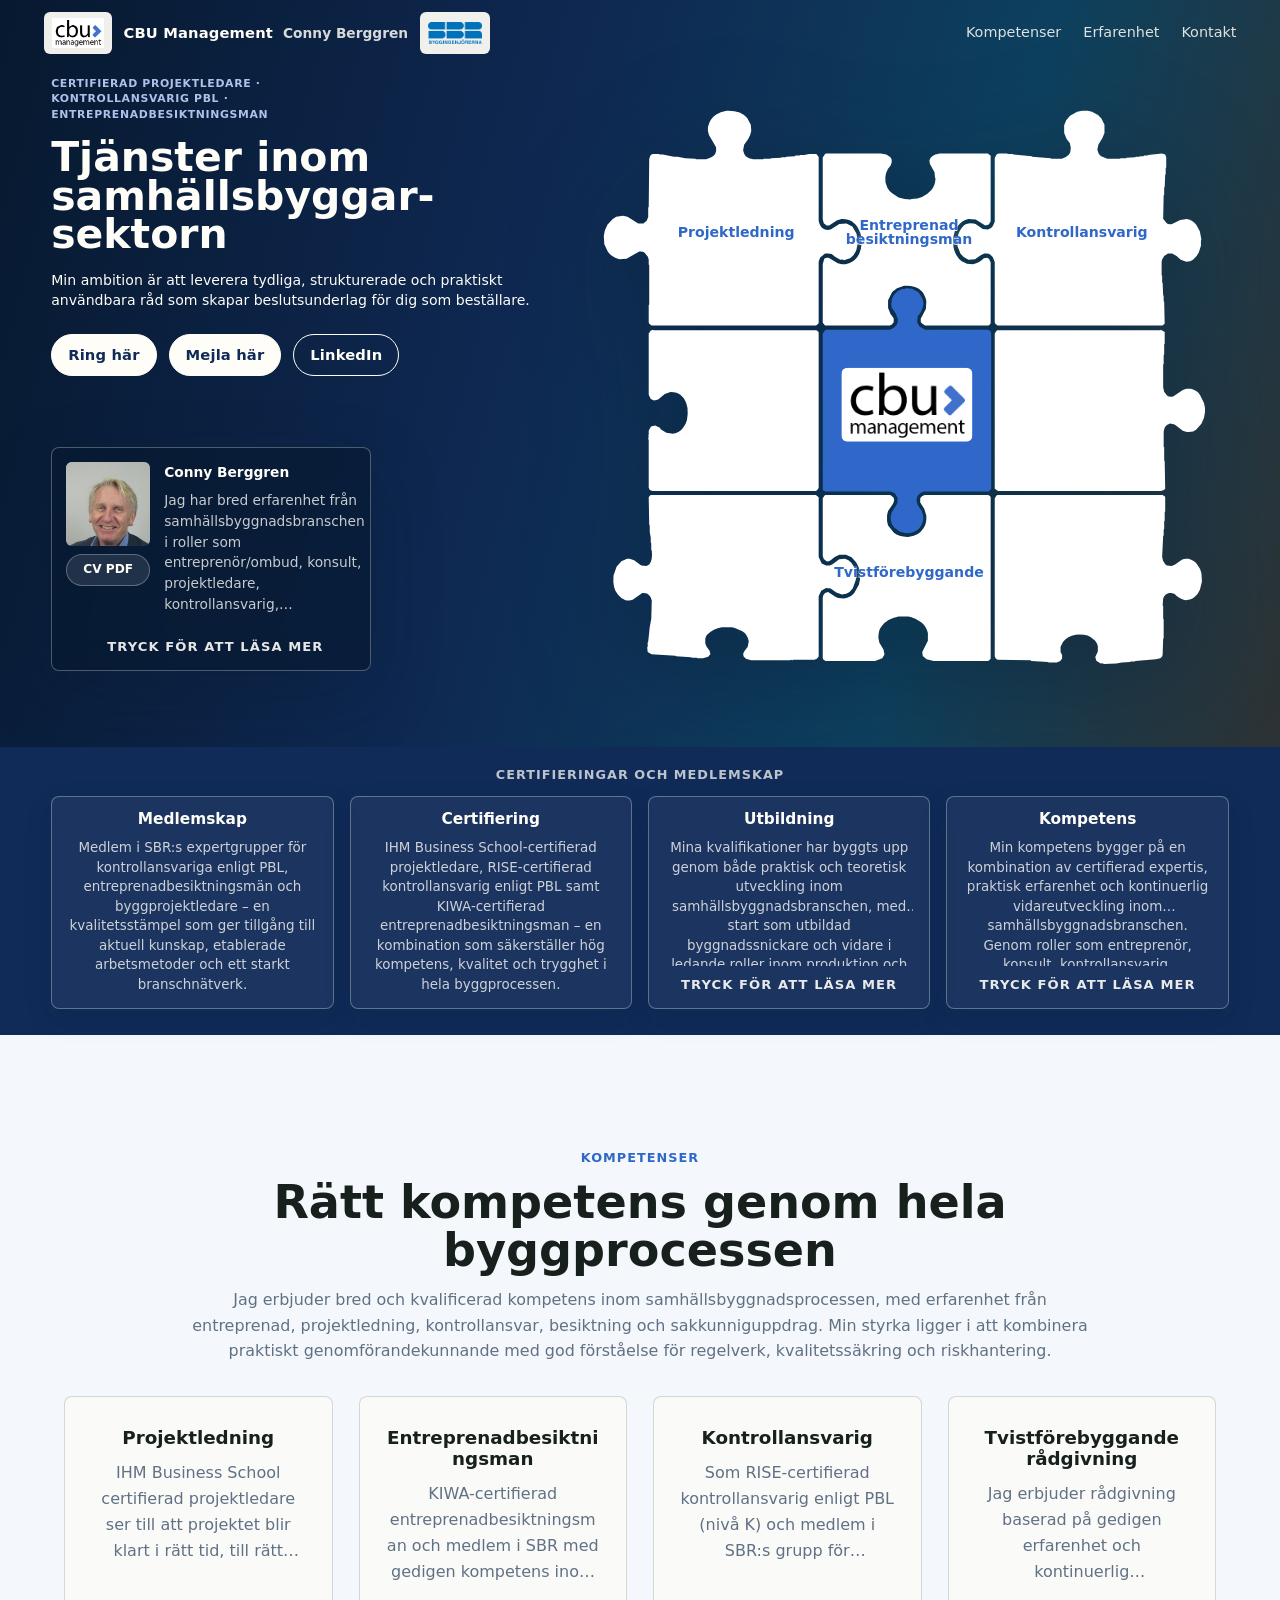
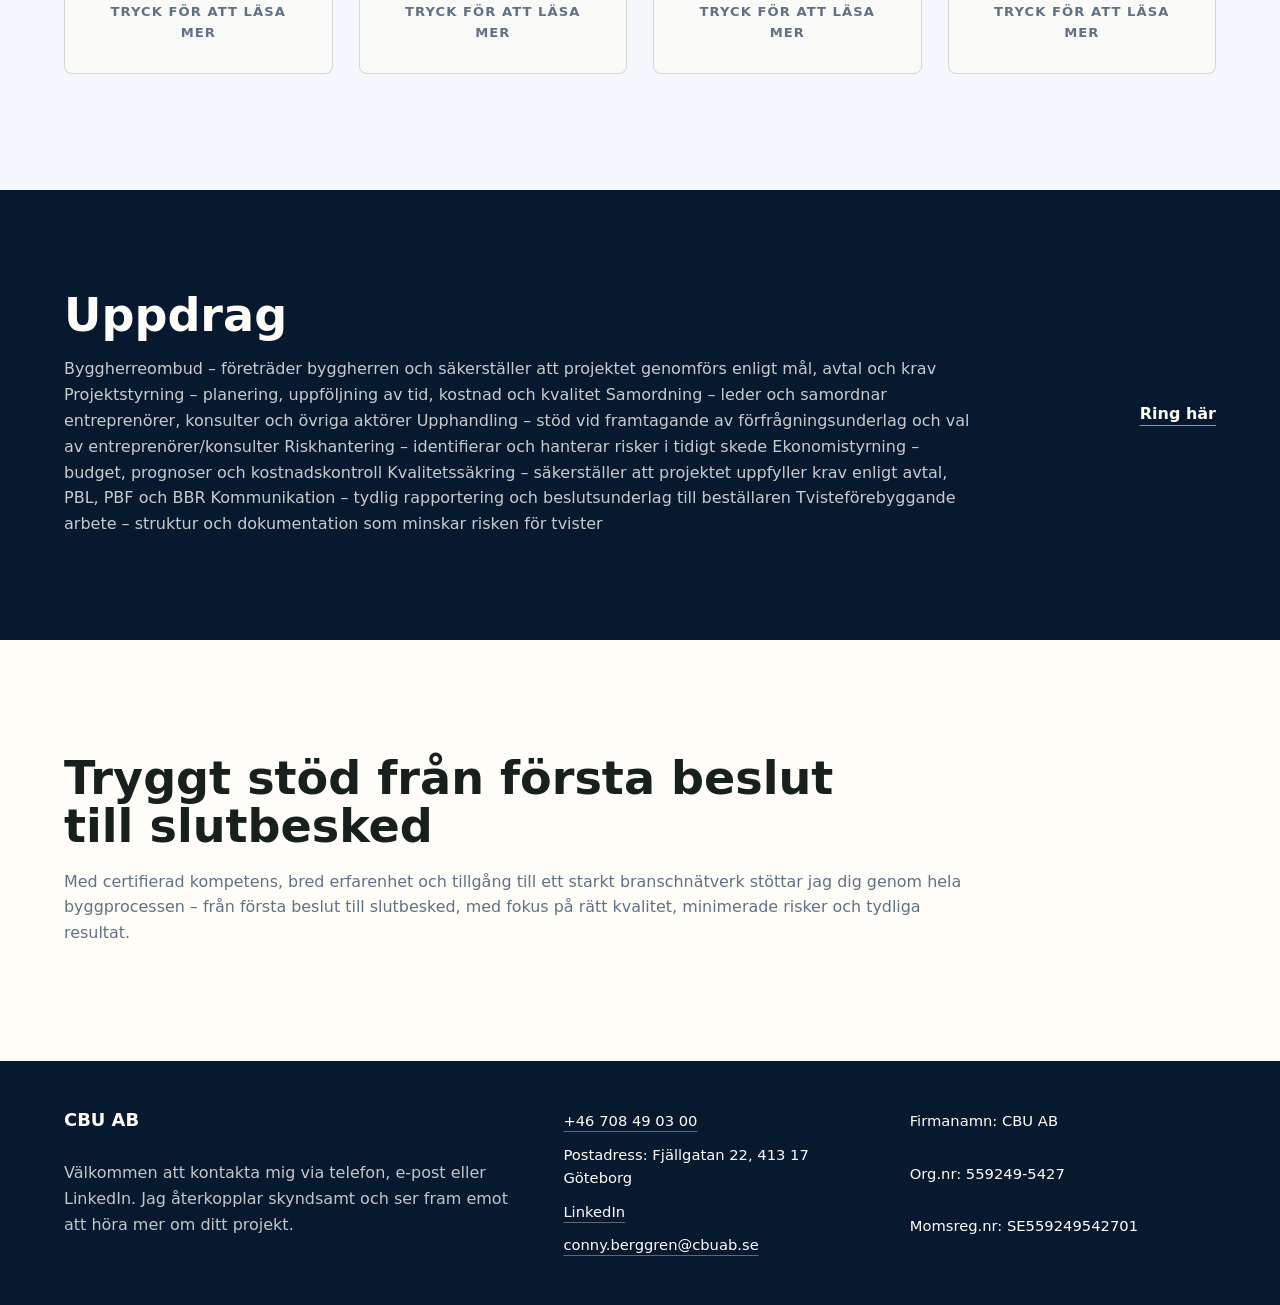
==== commit 6d99f103: "Update CBU website" ====
--- a/Prod/index.html
+++ b/Prod/index.html
@@ -127,8 +127,17 @@
           </div>
           <div>
             <p class="profile-name" data-profile-name></p>
-            <p data-profile-summary></p>
+            <p class="profile-summary" id="profile-summary" data-profile-summary></p>
           </div>
+          <button
+            class="profile-more"
+            type="button"
+            data-profile-more
+            aria-controls="profile-summary"
+            aria-expanded="false"
+          >
+            Tryck f&ouml;r att l&auml;sa mer
+          </button>
         </aside>
       </section>
 
@@ -258,6 +267,38 @@
       </div>
     </div>
 
+    <div class="specialty-popup credential-popup" data-credential-popup hidden>
+      <div class="specialty-popup-backdrop" data-credential-popup-close></div>
+      <div
+        class="specialty-popup-panel"
+        role="dialog"
+        aria-modal="true"
+        aria-labelledby="credential-popup-title"
+        aria-describedby="credential-popup-body"
+      >
+        <button
+          class="specialty-popup-close"
+          type="button"
+          data-credential-popup-close
+          data-credential-popup-focus
+          aria-label="St&auml;ng popup"
+        >
+          St&auml;ng
+        </button>
+        <p class="specialty-popup-kicker">Certifiering</p>
+        <h2
+          class="specialty-popup-title"
+          id="credential-popup-title"
+          data-credential-popup-title
+        ></h2>
+        <div
+          class="specialty-popup-body"
+          id="credential-popup-body"
+          data-credential-popup-body
+        ></div>
+      </div>
+    </div>
+
     <script src="script.js"></script>
   </body>
 </html>
--- a/Prod/styles.css
+++ b/Prod/styles.css
@@ -9,8 +9,12 @@
   --steel: #8fa8c8;
   --line: rgba(23, 32, 28, 0.16);
   --shadow: 0 24px 70px rgba(7, 25, 47, 0.24);
+  --shadow-card: 0 10px 28px rgba(7, 25, 47, 0.12);
+  --shadow-card-hover: 0 18px 42px rgba(7, 25, 47, 0.1);
+  --shadow-modal: 0 28px 80px rgba(7, 25, 47, 0.28);
   --radius-sm: 6px;
   --radius-md: 8px;
+  --radius-lg: 20px;
   --space-1: 4px;
   --space-2: 8px;
   --space-3: 12px;
@@ -21,6 +25,23 @@
   --space-8: 64px;
   --text-body: 1rem;
   --text-small: 0.92rem;
+  --text-eyebrow: 0.8rem;
+  --text-caption: 0.82rem;
+  --text-ui: 0.92rem;
+  --text-intro: clamp(0.92rem, 0.9rem + 0.12vw, 1rem);
+  --leading-tight: 1.15;
+  --leading-copy: 1.62;
+  --leading-loose: 1.72;
+  --gutter-page: clamp(18px, 5vw, 72px);
+  --gutter-hero: clamp(18px, 4vw, 58px);
+  --section-block: clamp(80px, 9vw, 120px);
+  --section-band-block: clamp(72px, 8vw, 104px);
+  --content-medium: 900px;
+  --content-wide: 1180px;
+  --surface-light: rgba(255, 253, 248, 0.5);
+  --surface-light-strong: rgba(255, 253, 248, 0.86);
+  --surface-dark: rgba(7, 25, 47, 0.62);
+  --overlay-dark: rgba(7, 25, 47, 0.58);
 }
 
 * {
@@ -176,7 +197,7 @@
   min-height: 82vh;
   display: grid;
   align-items: end;
-  padding: 104px clamp(18px, 4vw, 58px) 48px;
+  padding: 104px var(--gutter-hero) 48px;
   color: var(--white);
   background: var(--blue-ink);
   overflow: hidden;
@@ -221,13 +242,18 @@
   min-height: 10.5cqw;
   place-items: center;
   padding: 0.75cqw 0.9cqw;
-  color: var(--blue-ink);
-  font-size: clamp(0.5rem, 2.5cqw, 0.92rem);
-  font-weight: 800;
-  line-height: 1.05;
+  color: var(--blue);
+  font-size: clamp(0.52rem, 2.35cqw, 0.88rem);
+  font-weight: 900;
+  line-height: 1;
   text-align: center;
   text-decoration: none;
-  text-shadow: 0 1px 0 rgba(255, 253, 248, 0.64);
+  overflow-wrap: anywhere;
+  text-wrap: balance;
+  hyphens: auto;
+  text-shadow:
+    0 1px 0 rgba(255, 253, 248, 0.86),
+    0 0 8px rgba(255, 253, 248, 0.42);
   transform: translate(-50%, -50%);
   transition:
     color 180ms ease,
@@ -242,7 +268,7 @@
 
 .puzzle-label:hover,
 .puzzle-label:focus-visible {
-  color: var(--blue);
+  color: var(--blue-deep);
   transform: translate(-50%, -52%);
 }
 
@@ -297,7 +323,7 @@
   z-index: 3;
   left: clamp(18px, 4vw, 58px);
   bottom: clamp(44px, 7vh, 84px);
-  max-width: 460px;
+  max-width: min(520px, 38vw);
   display: grid;
   gap: var(--space-4);
 }
@@ -306,7 +332,7 @@
 .section-kicker {
   margin: 0;
   color: var(--blue);
-  font-size: 0.8rem;
+  font-size: var(--text-eyebrow);
   font-weight: 800;
   letter-spacing: 0.08em;
   line-height: 1.3;
@@ -315,6 +341,11 @@
 
 .hero .eyebrow {
   color: #bfd4ff;
+  max-width: 44ch;
+  opacity: 0.9;
+  font-size: clamp(0.68rem, 0.78vw, 0.76rem);
+  line-height: 1.42;
+  letter-spacing: 0.06em;
 }
 
 h1,
@@ -332,8 +363,12 @@
 }
 
 .hero-title {
-  max-width: 11ch;
-  font-size: clamp(1.85rem, 3.7vw, 3.15rem);
+  max-width: 14ch;
+  font-size: clamp(2.05rem, 4.25vw, 4rem);
+  overflow-wrap: anywhere;
+  pointer-events: none;
+  text-wrap: balance;
+  hyphens: auto;
 }
 
 .hero-logo-heading {
@@ -375,20 +410,21 @@
 
 h3 {
   font-size: clamp(1.12rem, 1.04rem + 0.32vw, 1.32rem);
-  line-height: 1.2;
+  line-height: var(--leading-tight);
 }
 
 .hero-lede {
-  max-width: 560px;
-  font-size: clamp(1.16rem, 1.88vw, 1.64rem);
-  line-height: 1.18;
+  max-width: 500px;
+  font-size: clamp(0.9rem, 1vw, 1.04rem);
+  line-height: 1.42;
 }
 
 .hero-line {
+  display: none;
   max-width: 540px;
   color: rgba(255, 253, 248, 0.82);
-  font-size: 0.98rem;
-  line-height: 1.65;
+  font-size: var(--text-body);
+  line-height: var(--leading-copy);
 }
 
 .hero-actions {
@@ -406,7 +442,7 @@
   border: 1px solid currentColor;
   border-radius: 999px;
   padding: 0 var(--space-4);
-  font-size: 0.92rem;
+  font-size: var(--text-ui);
   font-weight: 700;
   letter-spacing: 0.01em;
   line-height: 1.1;
@@ -438,12 +474,13 @@
   outline-offset: 4px;
 }
 
-.phone-cta-desktop {
+:is(.button, .text-link).phone-cta-desktop {
   display: none;
 }
 
 body.has-phone-popup-open,
-body.has-specialty-popup-open {
+body.has-specialty-popup-open,
+body.has-credential-popup-open {
   overflow: hidden;
 }
 
@@ -463,7 +500,7 @@
 .phone-popup-backdrop {
   position: absolute;
   inset: 0;
-  background: rgba(7, 25, 47, 0.58);
+  background: var(--overlay-dark);
   backdrop-filter: blur(10px);
 }
 
@@ -475,9 +512,9 @@
   width: min(100%, 460px);
   padding: 28px;
   border: 1px solid rgba(23, 32, 28, 0.1);
-  border-radius: 20px;
+  border-radius: var(--radius-lg);
   background: rgba(255, 253, 248, 0.98);
-  box-shadow: 0 28px 80px rgba(7, 25, 47, 0.28);
+  box-shadow: var(--shadow-modal);
 }
 
 .phone-popup-close {
@@ -499,7 +536,7 @@
 
 .phone-popup-kicker {
   color: var(--blue);
-  font-size: 0.82rem;
+  font-size: var(--text-caption);
   font-weight: 800;
   letter-spacing: 0.08em;
   text-transform: uppercase;
@@ -562,7 +599,7 @@
 .specialty-popup-backdrop {
   position: absolute;
   inset: 0;
-  background: rgba(7, 25, 47, 0.58);
+  background: var(--overlay-dark);
   backdrop-filter: blur(10px);
 }
 
@@ -572,13 +609,15 @@
   display: grid;
   gap: 16px;
   width: min(100%, 680px);
+  max-width: 100%;
   max-height: min(84vh, 760px);
   padding: 28px;
+  overflow-x: hidden;
   overflow-y: auto;
   border: 1px solid rgba(23, 32, 28, 0.1);
-  border-radius: 20px;
+  border-radius: var(--radius-lg);
   background: rgba(255, 253, 248, 0.98);
-  box-shadow: 0 28px 80px rgba(7, 25, 47, 0.28);
+  box-shadow: var(--shadow-modal);
 }
 
 .specialty-popup-close {
@@ -600,33 +639,40 @@
 
 .specialty-popup-kicker {
   color: var(--blue);
-  font-size: 0.82rem;
+  font-size: var(--text-caption);
   font-weight: 800;
   letter-spacing: 0.08em;
   text-transform: uppercase;
 }
 
 .specialty-popup-title {
+  min-width: 0;
   font-size: clamp(1.55rem, 3vw, 2.2rem);
   line-height: 1.05;
+  overflow-wrap: anywhere;
+  hyphens: auto;
 }
 
 .specialty-popup-body {
   display: grid;
+  min-width: 0;
   gap: 14px;
 }
 
 .specialty-popup-body p {
+  min-width: 0;
   color: var(--muted);
   font-size: 1rem;
-  line-height: 1.72;
+  line-height: var(--leading-loose);
+  overflow-wrap: anywhere;
+  hyphens: auto;
 }
 
 .specialty-popup-summary {
   color: var(--ink) !important;
   font-size: 1.08rem !important;
   font-weight: 700;
-  line-height: 1.65 !important;
+  line-height: var(--leading-copy) !important;
 }
 
 .specialty-popup-actions {
@@ -654,7 +700,7 @@
   padding: 14px;
   border: 1px solid rgba(255, 253, 248, 0.28);
   border-radius: var(--radius-md);
-  background: rgba(7, 25, 47, 0.62);
+  background: var(--surface-dark);
   box-shadow: var(--shadow);
   backdrop-filter: blur(16px);
 }
@@ -712,12 +758,40 @@
   font-weight: 800;
 }
 
+.profile-more {
+  display: none;
+  grid-column: 1 / -1;
+  justify-self: center;
+  margin-top: 10px;
+  padding: 0;
+  border: 0;
+  color: rgba(255, 253, 248, 0.9);
+  background: transparent;
+  font: inherit;
+  font-size: var(--text-caption);
+  font-weight: 800;
+  letter-spacing: 0.08em;
+  line-height: 1.35;
+  text-align: left;
+  text-transform: uppercase;
+  cursor: pointer;
+}
+
+.profile-more:hover {
+  color: var(--white);
+}
+
+.profile-more:focus-visible {
+  outline: 3px solid rgba(191, 212, 255, 0.92);
+  outline-offset: 3px;
+}
+
 .credential-strip {
   position: relative;
   z-index: 3;
   margin: -1px 0 0;
   scroll-margin-top: clamp(88px, 12vh, 120px);
-  padding: 20px clamp(18px, 4vw, 58px) 26px;
+  padding: 20px var(--gutter-hero) 26px;
   color: var(--white);
   background: var(--blue-deep);
 }
@@ -725,31 +799,37 @@
 .credential-kicker {
   margin: 0 0 var(--space-3);
   color: rgba(255, 253, 248, 0.72);
-  font-size: 0.78rem;
+  font-size: var(--text-eyebrow);
   font-weight: 800;
   letter-spacing: 0.08em;
   line-height: 1.3;
+  text-align: center;
   text-transform: uppercase;
 }
 
 .credential-track {
   display: grid;
-  grid-template-columns: repeat(5, minmax(0, 1fr));
+  grid-template-columns: repeat(auto-fit, minmax(230px, 1fr));
   gap: var(--space-4);
+  max-width: 1180px;
+  margin: 0 auto;
 }
 
 .credential-card {
   display: grid;
-  align-content: start;
+  justify-items: center;
+  align-content: center;
   gap: 10px;
-  min-height: 100px;
+  min-height: 190px;
   border: 1px solid rgba(255, 253, 248, 0.3);
   border-radius: var(--radius-md);
   padding: 14px 16px;
   color: var(--white);
   background: rgba(255, 253, 248, 0.05);
-  box-shadow: 0 10px 28px rgba(7, 25, 47, 0.12);
+  box-shadow: var(--shadow-card);
+  text-align: center;
   text-decoration: none;
+  cursor: default;
   transition:
     background-color 180ms ease,
     border-color 180ms ease,
@@ -760,25 +840,65 @@
 .credential-card strong {
   font-size: 0.96rem;
   font-weight: 800;
-  line-height: 1.15;
+  line-height: var(--leading-tight);
+  max-width: 100%;
+  overflow-wrap: anywhere;
+  text-wrap: balance;
+  hyphens: auto;
+}
+
+.credential-card.has-more {
+  grid-template-rows: auto 1fr auto;
+  align-content: stretch;
+  cursor: pointer;
 }
 
 .credential-detail {
+  min-width: 0;
   color: rgba(255, 253, 248, 0.78);
   font-size: 0.84rem;
   line-height: 1.45;
-}
-
-.credential-card:hover {
+  max-width: 34ch;
+  overflow-wrap: anywhere;
+  hyphens: auto;
+}
+
+.credential-card.has-more .credential-detail {
+  display: -webkit-box;
+  min-height: 0;
+  overflow: hidden;
+  -webkit-box-orient: vertical;
+  -webkit-line-clamp: 4;
+}
+
+.credential-cta {
+  margin-top: 0;
+  align-self: end;
+  justify-self: center;
+  text-align: center;
+  color: rgba(255, 253, 248, 0.9);
+  font-size: var(--text-caption);
+  font-weight: 800;
+  letter-spacing: 0.08em;
+  line-height: 1.35;
+  text-transform: uppercase;
+}
+
+.credential-card.has-more:hover {
   border-color: rgba(255, 253, 248, 0.72);
   background: rgba(255, 253, 248, 0.1);
   box-shadow: 0 14px 36px rgba(7, 25, 47, 0.18);
   transform: translateY(-2px);
 }
 
+.credential-card.has-more:focus-visible {
+  outline: 3px solid rgba(191, 212, 255, 0.92);
+  outline-offset: 4px;
+}
+
 .specialties,
 .quote-section {
-  padding: clamp(80px, 9vw, 120px) clamp(18px, 5vw, 72px);
+  padding: var(--section-block) var(--gutter-page);
 }
 
 .specialties {
@@ -787,8 +907,10 @@
 
 .section-heading {
   display: grid;
+  justify-items: center;
   gap: 12px;
   margin-bottom: var(--space-6);
+  text-align: center;
 }
 
 .section-heading h2 {
@@ -796,10 +918,10 @@
 }
 
 .section-intro {
-  max-width: 780px;
+  max-width: var(--content-medium);
   color: var(--muted);
-  font-size: 1.04rem;
-  line-height: 1.7;
+  font-size: var(--text-intro);
+  line-height: var(--leading-copy);
 }
 
 .specialty-grid {
@@ -807,6 +929,8 @@
   grid-template-columns: repeat(4, minmax(0, 1fr));
   gap: clamp(18px, 2.4vw, 26px);
   align-items: stretch;
+  max-width: var(--content-wide);
+  margin: 0 auto;
 }
 
 .specialty-card {
@@ -819,8 +943,9 @@
   padding: 30px 26px;
   border: 1px solid var(--line);
   border-radius: var(--radius-md);
-  background: rgba(255, 253, 248, 0.5);
+  background: var(--surface-light);
   scroll-margin-top: clamp(200px, 28vh, 280px);
+  text-align: center;
   cursor: pointer;
   transition:
     background-color 220ms ease,
@@ -833,14 +958,27 @@
   display: flex;
   flex: 1;
   flex-direction: column;
+  align-items: center;
   gap: 12px;
   min-height: 100%;
 }
 
+.specialty-card h3 {
+  max-width: 100%;
+  font-size: clamp(1rem, 0.92rem + 0.28vw, 1.18rem);
+  overflow-wrap: anywhere;
+  text-wrap: balance;
+  hyphens: auto;
+}
+
 .specialty-preview {
+  min-width: 0;
+  max-width: 32ch;
   color: var(--muted);
-  font-size: 0.98rem;
-  line-height: 1.68;
+  font-size: var(--text-body);
+  line-height: var(--leading-copy);
+  overflow-wrap: anywhere;
+  hyphens: auto;
   display: -webkit-box;
   overflow: hidden;
   -webkit-box-orient: vertical;
@@ -851,7 +989,7 @@
   margin-top: auto;
   padding-top: 4px;
   color: var(--blue);
-  font-size: 0.82rem;
+  font-size: var(--text-caption);
   font-weight: 800;
   letter-spacing: 0.08em;
   line-height: 1.35;
@@ -860,8 +998,8 @@
 
 .specialty-card:hover {
   border-color: rgba(47, 104, 201, 0.32);
-  background: rgba(255, 253, 248, 0.86);
-  box-shadow: 0 18px 42px rgba(7, 25, 47, 0.1);
+  background: var(--surface-light-strong);
+  box-shadow: var(--shadow-card-hover);
   transform: translateY(-3px);
 }
 
@@ -925,7 +1063,7 @@
 @keyframes card-highlight-state {
   0% {
     border-color: var(--line);
-    background: rgba(255, 253, 248, 0.5);
+    background: var(--surface-light);
     box-shadow: none;
     transform: translateY(0);
   }
@@ -950,7 +1088,7 @@
 
   100% {
     border-color: var(--line);
-    background: rgba(255, 253, 248, 0.5);
+    background: var(--surface-light);
     box-shadow: none;
     transform: translateY(0);
   }
@@ -1009,7 +1147,7 @@
 
 .specialty-card p {
   color: var(--muted);
-  line-height: 1.65;
+  line-height: var(--leading-copy);
 }
 
 .service-band {
@@ -1018,7 +1156,7 @@
   justify-content: space-between;
   gap: var(--space-6);
   min-height: 260px;
-  padding: clamp(72px, 8vw, 104px) clamp(18px, 5vw, 72px);
+  padding: var(--section-band-block) var(--gutter-page);
   color: var(--white);
   background: var(--blue-ink);
 }
@@ -1036,8 +1174,8 @@
 .service-band p {
   max-width: 920px;
   color: rgba(255, 253, 248, 0.78);
-  font-size: 1.05rem;
-  line-height: 1.65;
+  font-size: var(--text-body);
+  line-height: var(--leading-copy);
 }
 
 .text-link {
@@ -1048,7 +1186,7 @@
   border: 0;
   background: none;
   color: var(--white);
-  font-size: 0.98rem;
+  font-size: var(--text-body);
   font-weight: 800;
   font-family: inherit;
   line-height: 1.3;
@@ -1058,12 +1196,12 @@
   cursor: pointer;
 }
 
-@media (hover: hover) and (pointer: fine) {
+@media (min-width: 901px) {
   .phone-cta-mobile {
     display: none;
   }
 
-  .phone-cta-desktop {
+  :is(.button, .text-link).phone-cta-desktop {
     display: inline-flex;
     align-items: center;
   }
@@ -1076,21 +1214,21 @@
 }
 
 .quote-section h2 {
-  max-width: 1050px;
+  max-width: 820px;
 }
 
 .quote-section p {
-  max-width: 680px;
+  max-width: var(--content-medium);
   color: var(--muted);
-  font-size: 1.04rem;
-  line-height: 1.7;
+  font-size: var(--text-intro);
+  line-height: var(--leading-copy);
 }
 
 .site-footer {
   display: grid;
   grid-template-columns: 1.2fr 0.8fr 0.8fr;
   gap: 28px 40px;
-  padding: 48px clamp(18px, 5vw, 72px);
+  padding: var(--space-7) var(--gutter-page);
   color: rgba(255, 253, 248, 0.76);
   background: var(--blue-ink);
 }
@@ -1129,13 +1267,122 @@
 }
 
 @media (min-width: 901px) and (max-width: 1500px) {
+  .hero-title {
+    max-width: 15ch;
+    /* Keep the title within its grid column on smaller laptop displays. */
+    font-size: clamp(1.9rem, 3.2vw, 3.15rem);
+    overflow-wrap: break-word;
+    word-break: normal;
+    hyphens: manual;
+  }
+
+  .hero-lede {
+    font-size: clamp(0.88rem, 0.96vw, 1rem);
+    line-height: 1.44;
+  }
+
+  .hero-line {
+    font-size: 0.94rem;
+    line-height: 1.55;
+  }
+}
+
+@media (min-width: 901px) and (max-width: 1500px) {
   .hero {
-    min-height: 90vh;
+    display: grid;
+    grid-template-columns: minmax(0, 1fr) minmax(480px, 640px);
+    grid-template-areas:
+      "content puzzle"
+      "profile puzzle";
+    min-height: min(748px, calc(50vw + 108px));
+    align-items: start;
+    column-gap: clamp(24px, 4vw, 64px);
+    row-gap: clamp(20px, 2vw, 32px);
+    padding: 76px var(--gutter-hero) 32px;
   }
 
   .hero-puzzle-map {
-    top: 40%;
-    width: min(46vw, 60vh, 680px);
+    position: relative;
+    grid-area: puzzle;
+    top: auto;
+    left: auto;
+    width: 100%;
+    max-width: 640px;
+    margin: 0;
+    transform: none;
+  }
+
+  .hero-content {
+    position: relative;
+    grid-area: content;
+    left: auto;
+    bottom: auto;
+    min-width: 0;
+    max-width: 100%;
+  }
+
+  .profile-panel {
+    position: relative;
+    grid-area: profile;
+    right: auto;
+    bottom: auto;
+    width: min(100%, 320px);
+    margin: 0;
+  }
+
+  .profile-summary:not(.is-expanded) {
+    display: -webkit-box;
+    overflow: hidden;
+    -webkit-box-orient: vertical;
+    -webkit-line-clamp: 6;
+  }
+
+  .profile-more {
+    display: inline-block;
+  }
+}
+
+@media (min-width: 901px) and (max-width: 1120px) {
+  .hero {
+    grid-template-columns: minmax(0, 1fr) minmax(420px, 480px);
+  }
+
+  .hero-puzzle-map {
+    max-width: 480px;
+  }
+}
+
+@media (min-width: 1501px) {
+  .hero {
+    --hero-copy-left: clamp(18px, 4vw, 58px);
+    --hero-puzzle-half-width: min(24vw, 35vh, 390px);
+  }
+
+  .hero-content {
+    left: var(--hero-copy-left);
+    max-width: min(
+      680px,
+      calc(50% - var(--hero-puzzle-half-width) - 32px - var(--hero-copy-left))
+    );
+  }
+
+  .hero .eyebrow {
+    max-width: 66ch;
+  }
+
+  .hero-title {
+    max-width: 100%;
+    font-size: clamp(2.25rem, 3vw, 3.25rem);
+    overflow-wrap: break-word;
+    word-break: normal;
+    hyphens: manual;
+  }
+}
+
+@media (min-width: 901px) and (max-width: 1120px) {
+  .credential-track,
+  .specialty-grid {
+    grid-template-columns: repeat(2, minmax(0, 1fr));
   }
 }
 
@@ -1177,7 +1424,7 @@
     right: auto;
     bottom: auto;
     width: 100%;
-    max-width: 416px;
+    max-width: none;
     margin-top: 26px;
   }
 
@@ -1222,10 +1469,10 @@
   }
 
   .puzzle-label {
-    width: 26cqw;
-    min-height: 10.5cqw;
+    width: 28cqw;
+    min-height: 11.5cqw;
     padding: 0.75cqw 0.9cqw;
-    font-size: clamp(0.5rem, 2.5cqw, 0.92rem);
+    font-size: clamp(0.56rem, 2.85cqw, 0.96rem);
   }
 
   .hero-actions {
@@ -1279,6 +1526,10 @@
     grid-template-columns: 1fr;
   }
 
+  .specialty-grid {
+    grid-template-columns: 1fr;
+  }
+
   .credential-card {
     min-height: auto;
     gap: 10px;
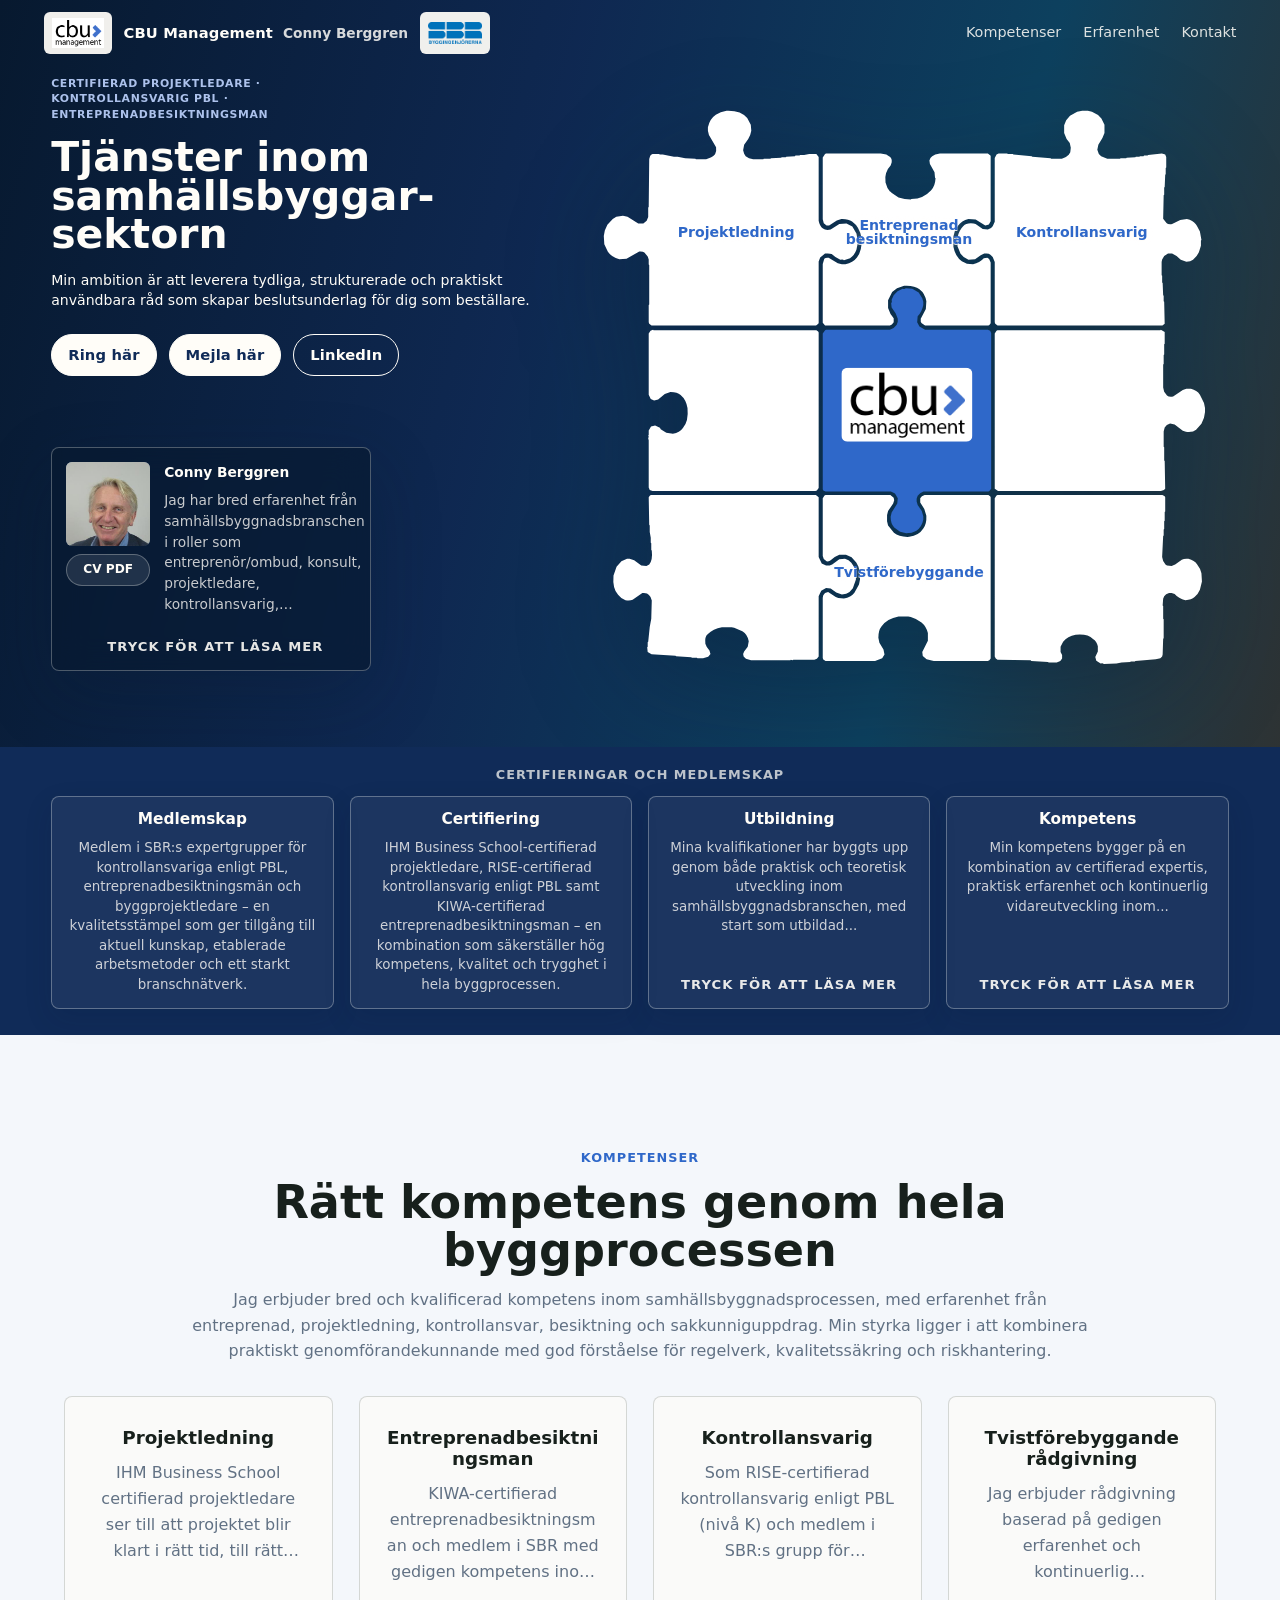
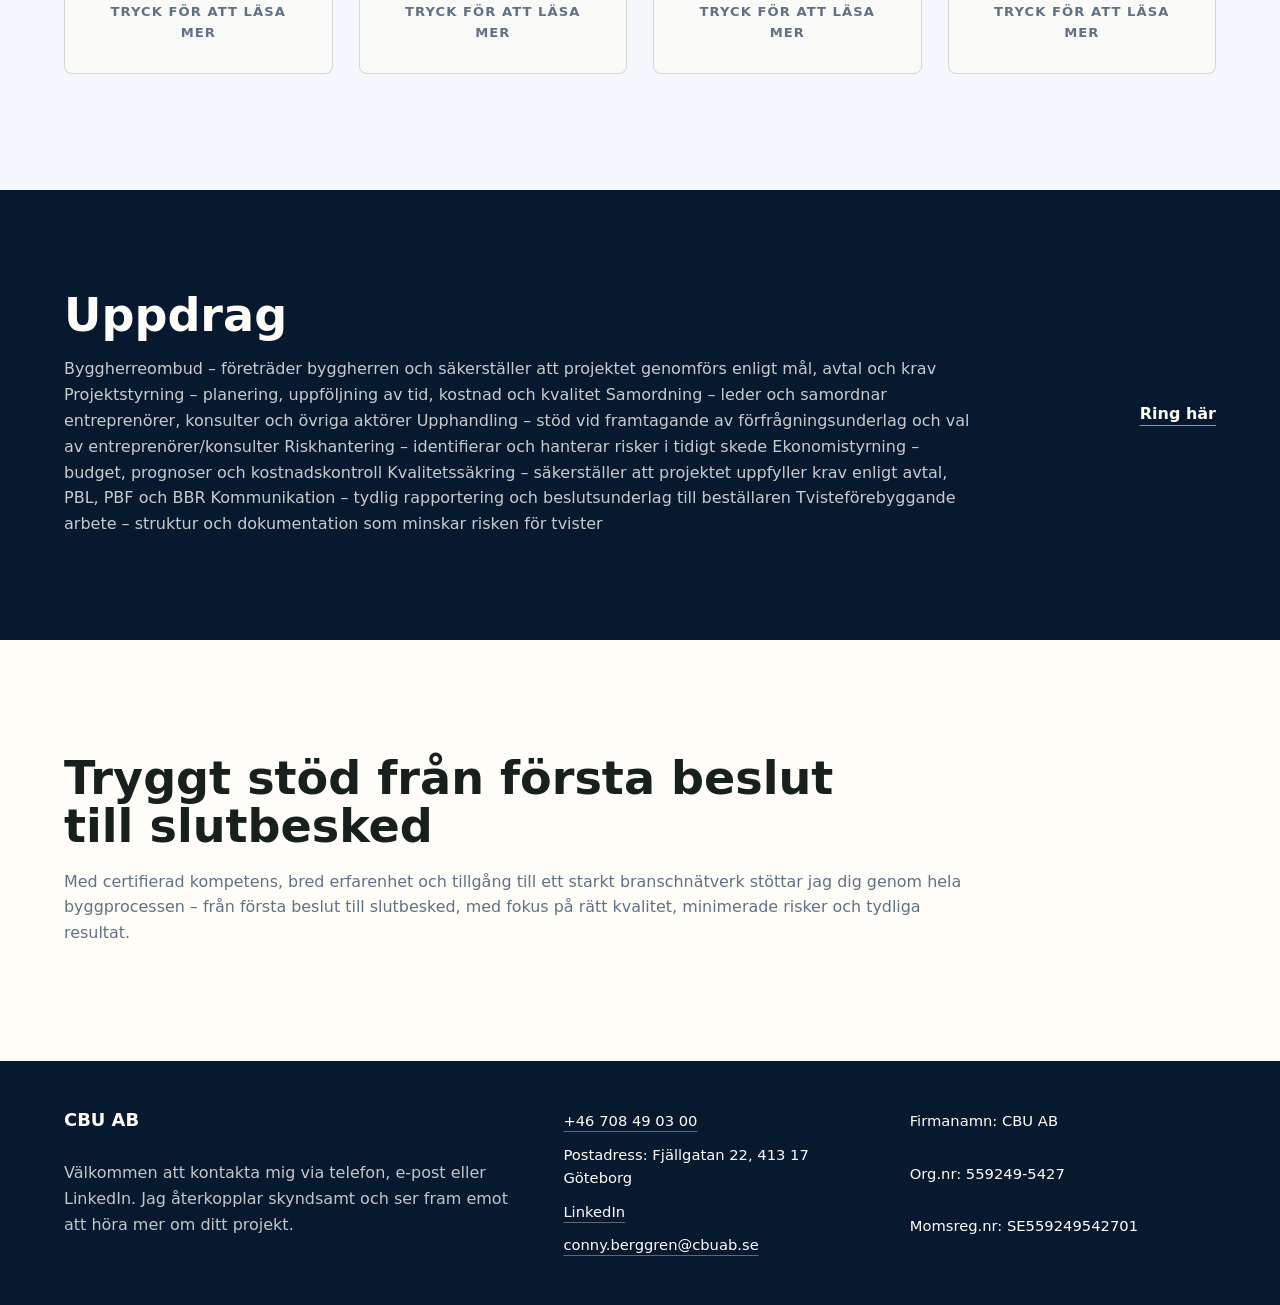
==== commit 0d8fc832: "Fix credential card previews" ====
--- a/Prod/index.html
+++ b/Prod/index.html
@@ -3,12 +3,27 @@
   <head>
     <meta charset="utf-8" />
     <meta name="viewport" content="width=device-width, initial-scale=1" />
-    <title>Conny Berggren | CBU Management</title>
+    <title>Conny Berggren – Certifierad projektledare | CBU Management</title>
     <meta
       name="description"
-      content="Kort beskrivning av innehåll, erbjudande och kontaktuppgifter skrivs här."
+      content="Conny Berggren är certifierad projektledare, kontrollansvarig enligt PBL och entreprenadbesiktningsman. Tvisteförebyggande rådgivning."
     />
-    <link rel="stylesheet" href="styles.css" />
+    <link rel="canonical" href="https://cbuab.se/" />
+    <link rel="icon" href="assets/favicon.svg" type="image/svg+xml" />
+    <script type="application/ld+json">
+      {
+        "@context": "https://schema.org",
+        "@type": "ProfessionalService",
+        "name": "CBU Management",
+        "alternateName": "Conny Berggren",
+        "url": "https://cbuab.se/",
+        "founder": {
+          "@type": "Person",
+          "name": "Conny Berggren"
+        }
+      }
+    </script>
+    <link rel="stylesheet" href="styles.css?v=20260629" />
   </head>
   <body>
     <header class="site-header" data-header>
@@ -299,6 +314,6 @@
       </div>
     </div>
 
-    <script src="script.js"></script>
+    <script src="script.js?v=20260629"></script>
   </body>
 </html>
--- a/Prod/styles.css
+++ b/Prod/styles.css
@@ -864,11 +864,13 @@
 }
 
 .credential-card.has-more .credential-detail {
-  display: -webkit-box;
+  display: block;
   min-height: 0;
-  overflow: hidden;
-  -webkit-box-orient: vertical;
-  -webkit-line-clamp: 4;
+  overflow: visible;
+  overflow-wrap: break-word;
+  -webkit-box-orient: initial;
+  -webkit-line-clamp: unset;
+  hyphens: none;
 }
 
 .credential-cta {
